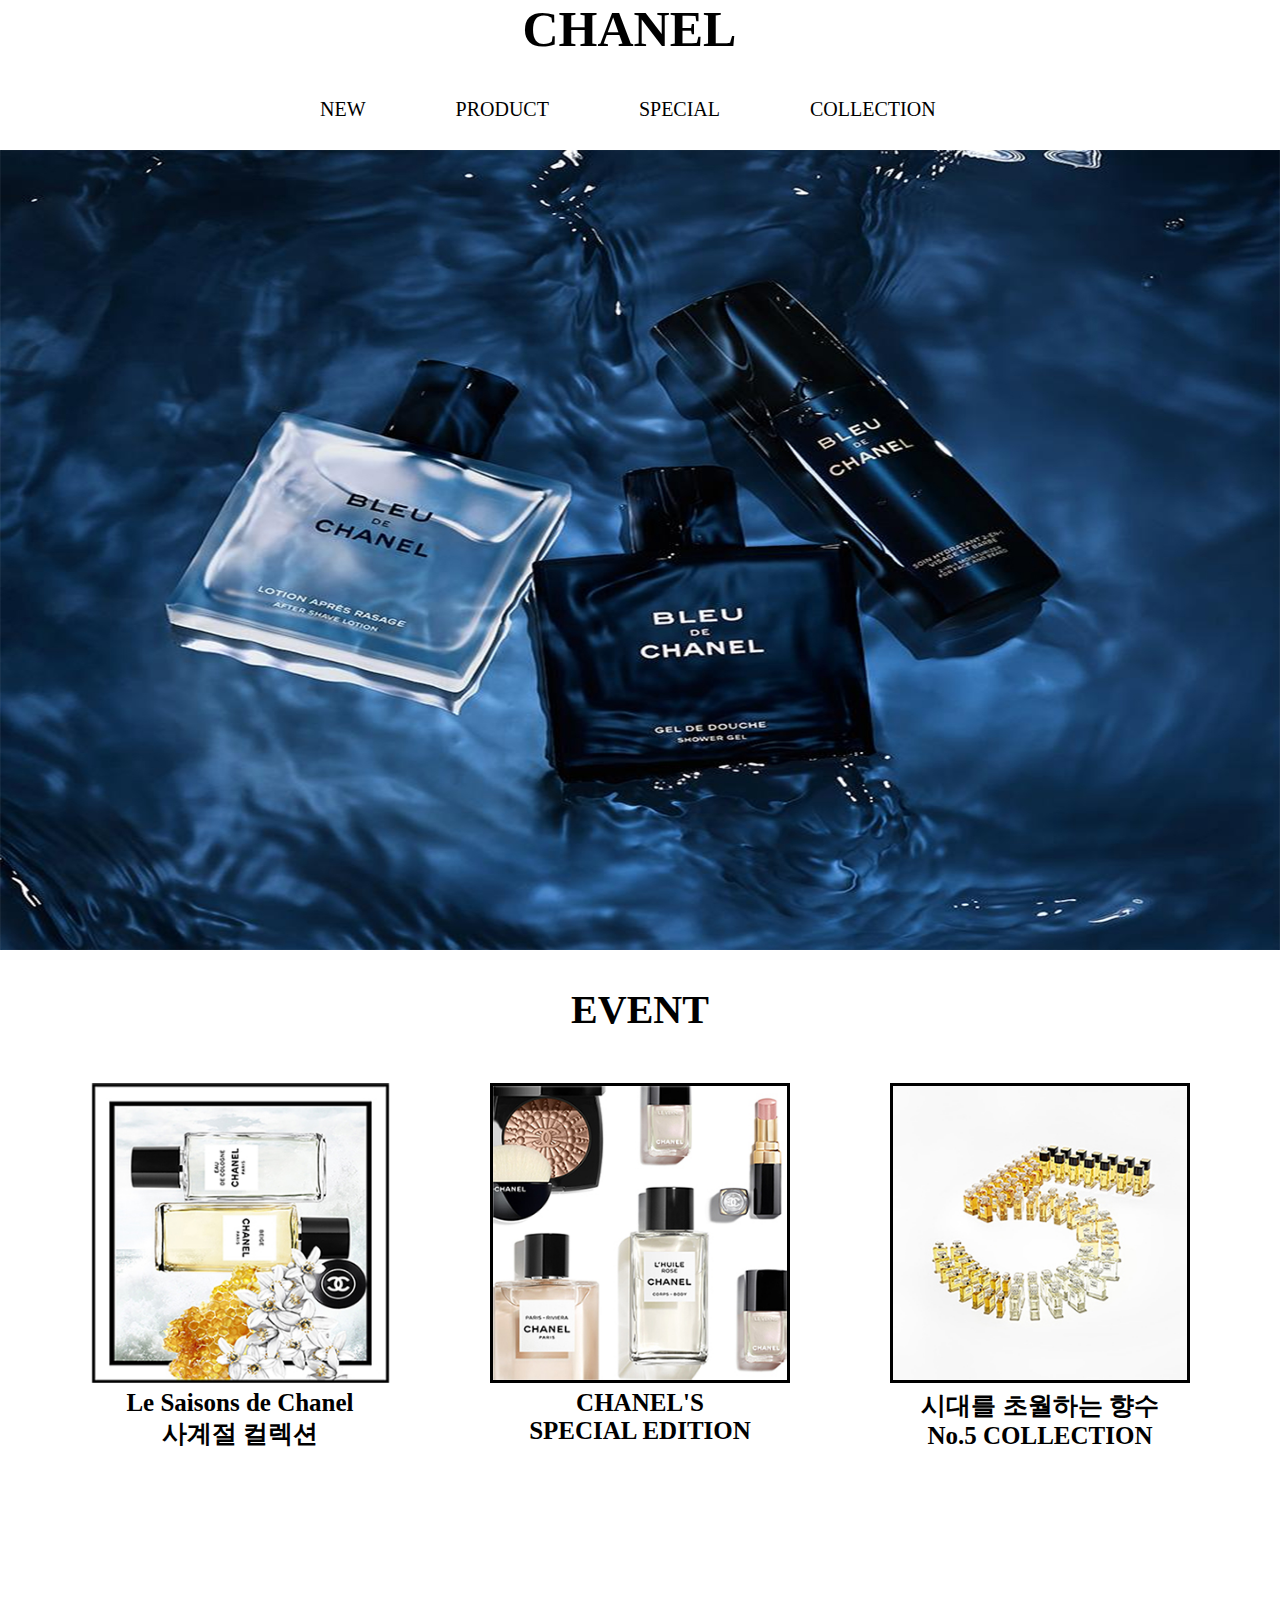
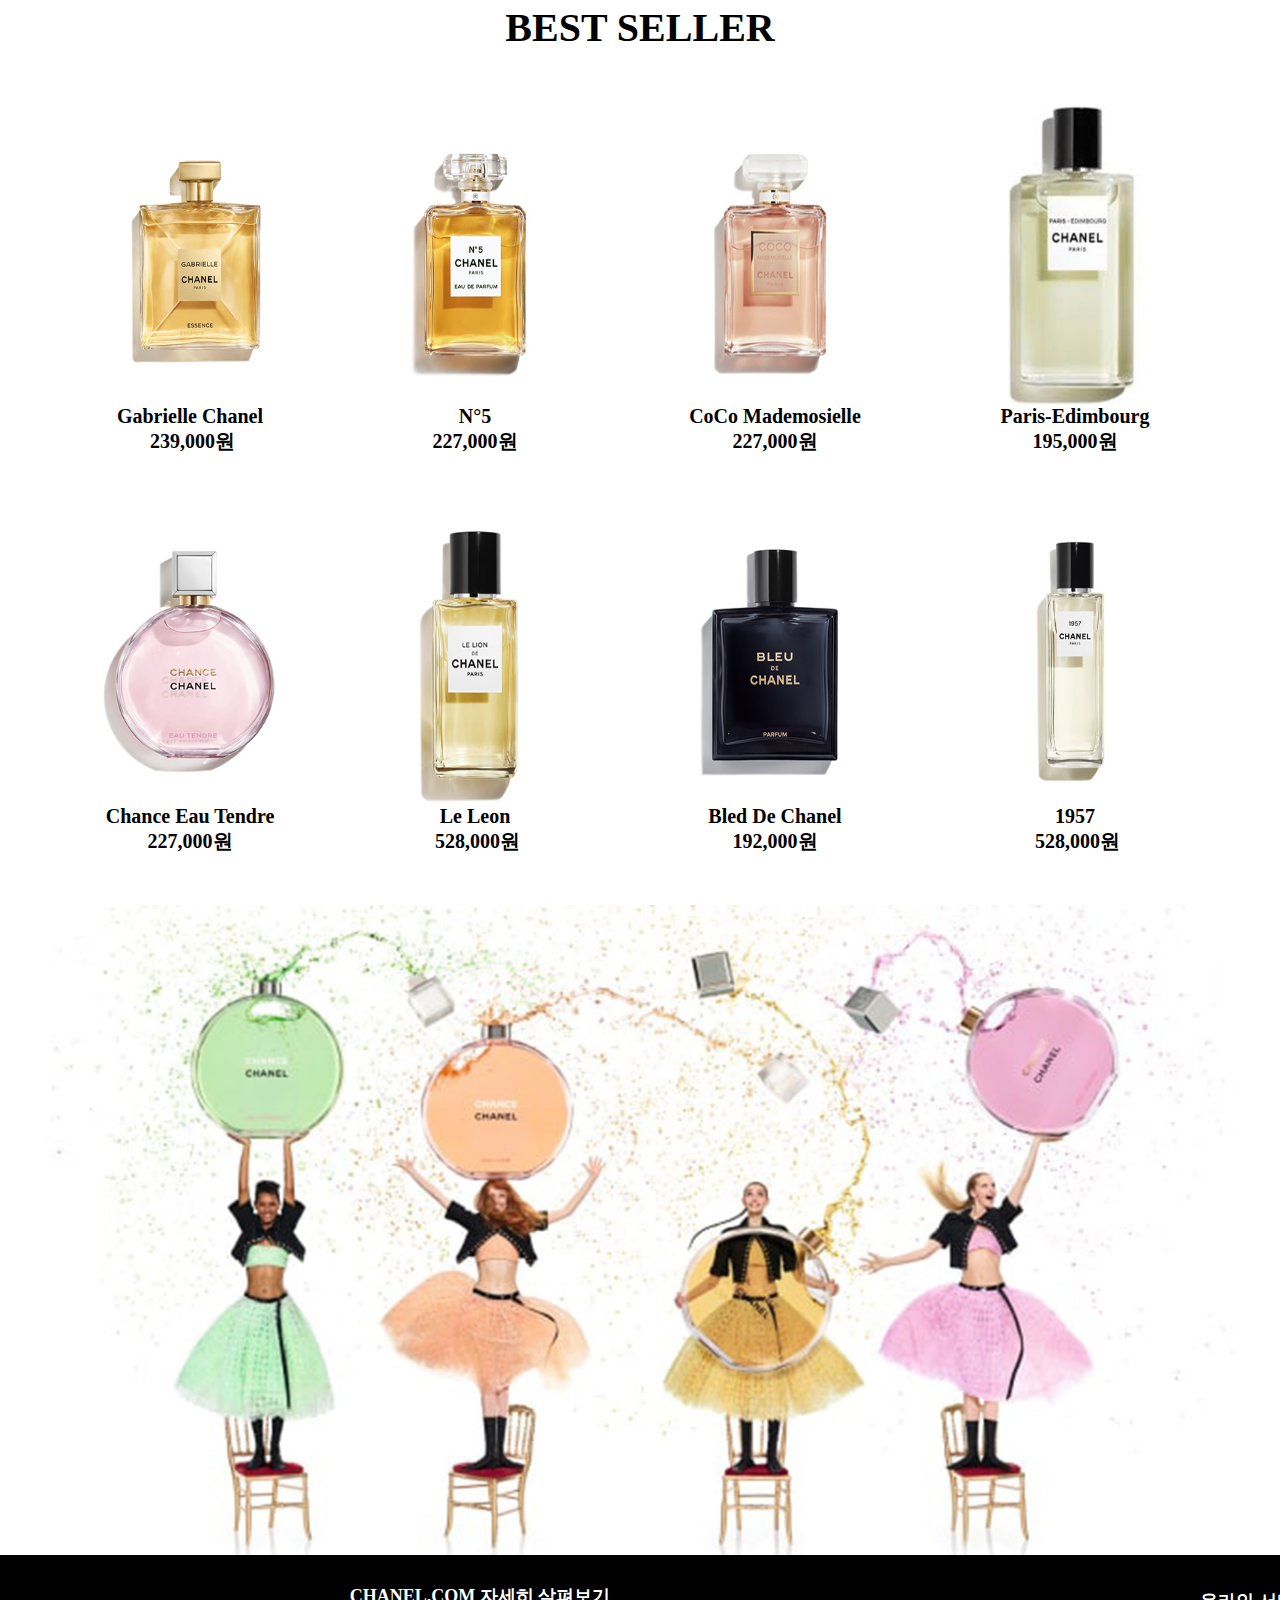
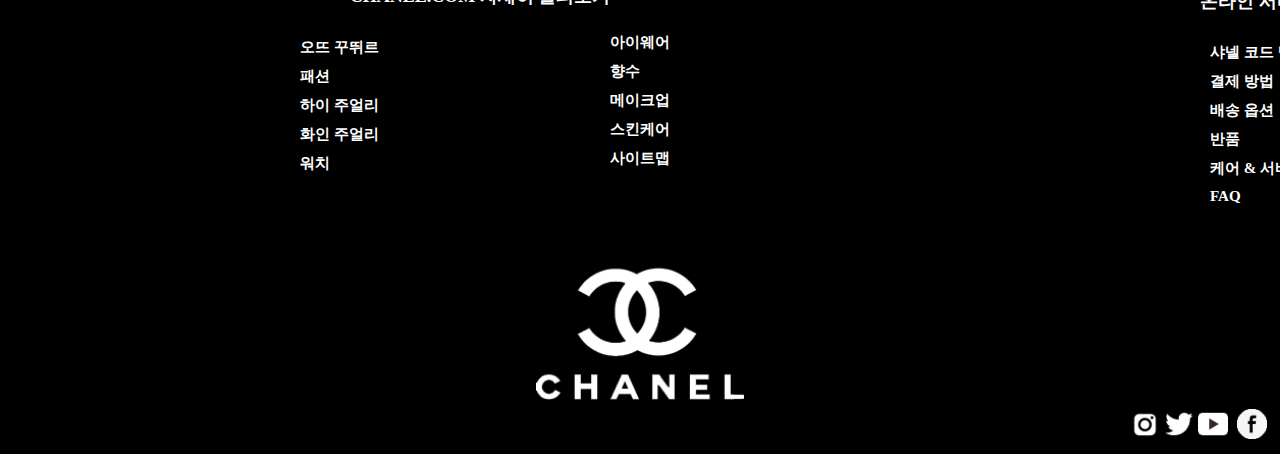
==== index.html @ b54c6d01 "Chanel" ====
<!DOCTYPE html>
<html lang="ko">
  <head>
      <meta charset="UTF-8">
      <meta http-equiv="X-UA-Compatible" content="IE=edge">
      <meta name="viewport" content="width=device-width, initial-scale=1.0">
      <title>CHANEL</title>
      <link rel="stylesheet" href="css/reset_css.css" type="text/css">
      <link rel="stylesheet" href="css/main_css.css" type="text/css">
      <link rel="stylesheet" href="css/common_css.css" type="text/css">
  </head>
<body>
    <header>
        <div id="logo" >
          <a href="index.html">CHANEL</a>
        </div>
        <nav>
            <ul>
            <li>NEW</li>
            <li>PRODUCT</li>
            <li>SPECIAL</li>
            <li>COLLECTION</li>
            </ul>
        </nav>
    </header>
      <div id="top_banner">
          <img src="img/blue_triple.jpg" alt="top_Banner">
      </div>
      <br><br>
      <section class="event">
          <h1>EVENT</h1>
          <div class="season">
              <img src="img/top_layer_1.jpg" alt="top_layer_1">Le Saisons de Chanel<br>사계절 컬렉션
          </div> 
          <div class="special">
              <img src="img/top_layer_2.jpg" alt="top_layer_2">CHANEL'S<br>SPECIAL EDITION
          </div>
          <div class="no_5">
              <img src="img/top_layer_3.jpg" alt="top_layer_3">시대를 초월하는 향수<br>No.5 COLLECTION
          </div>
      </section>
      <br>
      <section class="Best">
          <h1>BEST SELLER</h1>
          <br><br><br>
          <div class="gb">
              <a href="CHANE_SUB.html"><img src="img/gabriel.jpg" alt="Gabriel">Gabrielle Chanel<br>&nbsp;239,000원</a>
          </div>
          <div class="no_5i">
              <a href="CHANE_SUB.html"><img src="img/no_5.jpg" alt="No_5">N°5<br> 227,000원</a>
          </div>
          <div class="made">
              <a href="CHANE_SUB.html"><img src="img/mademoiselle.jpg" alt="Mademosielle">CoCo Mademosielle<br>227,000원</a>
          </div>
          <div class="ed">
              <a href="CHANE_SUB.html"><img src="img/edimbourg.jpg" alt="Edimbourg">Paris-Edimbourg<br>195,000원</a>
          </div>
          <div class="chan">
              <a href="CHANE_SUB.html"><img src="img/chance.jpg" alt="Chance">Chance Eau Tendre<br>227,000원</a>
          </div>
          <div class="leon">
              <a href="CHANE_SUB.html"><img src="img/le_leon.jpg" alt="Le_Leon">Le Leon<br>&nbsp;528,000원</a>
          </div>
          <div class="bled">
              <a href="CHANE_SUB.html"  ><img src="img/bled_de.jpg" alt="Bled_de">Bled De Chanel<br>192,000원</a>
          </div>
          <div class="on">
              <a href="CHANE_SUB.html"><img src="img/1957.jpg" alt="1957">1957<br>&nbsp;528,000원</a>
          </div>
      </section>
      <div id="bot_banner">
        <img src="img/chance_banner.jpg" alt="Chance_Banner"> 
      </div>
  <footer>
      <div class="bot_me_ch">
          <p>
              CHANEL.COM 자세히 살펴보기
          </p>
          <ul class="det">
            <li>오뜨 꾸뛰르</li>
            <li>패션</li>
            <li>하이 주얼리</li>
            <li>화인 주얼리</li>
            <li>워치</li>
          </ul>    
          <ul class="del">
            <li>아이웨어</li>
            <li>향수</li>
            <li>메이크업</li>
            <li>스킨케어</li>
            <li>사이트맵</li>
          </ul>
      </div>
      <div class="onl_g">
          <p>
              온라인 서비스
          </p>          
        <ul class="on_li">
            <li>샤넬 코드 멤버십</li>
            <li>결제 방법</li>
            <li>배송 옵션</li>
            <li>반품</li>
            <li>케어 & 서비스</li>
            <li>FAQ</li>
        </ul>
      </div>
      <div class="bot_logo">
          <a href="index.html"><img src="img/bot_logo.jpg" alt="bot_logo"></a>
      </div>
      <div class="imc">
        <img src="img/instagram.png" alt="insta">
        <img src="img/Twitter.png" alt="twit">
        <img src="img/Youtube.png" alt="youtube">
        <img src="img/facebook.png" alt="facebook">
      </div>
  </footer>
  </body>
</html>
---- css/main_css.css ----
@charset "utf-8";
        
#top_banner{width: 100%; height: 800px ;}
#top_banner img{width: 100%; height: 100%; cursor: pointer;}

.event{width: 1200px; height:600px; margin:0 auto ; font-weight: bold; text-align: center;}
.event h1{font-family: couture; font-size:40px; text-align: center;}
.event img{width:300px; height: 300px; margin:0 auto;}
.season{font-size: 25px; margin: 50px 50px 0 50px; width: 300px; height: 400px; float: left; cursor: pointer;}
.special{font-size: 25px; margin: 50px 50px 0 50px; width: 300px; height: 400px; float: left; cursor: pointer;}
.special img{border: 3px solid #000;}
.no_5{font-size: 25px; margin: 50px 50px 0 50px; width: 300px; height: 400px; float: left; cursor: pointer;}
.no_5 img{border: 3px solid #000;}

.ev_me div{font-size: 25px; font-family: 돋움; font-weight: bold; float: left; text-align: center; padding: 15px;}

.Best{width:1200px; height: 900px; margin: 0 auto; text-align: center; font-weight: bold;}
.Best h1{font-family: couture; font-size:40px;}
.Best img{width:250px ; height: 300px; float: left;}
.Best>div{width:230px; height: 400px; float: left; font-size: 20px; }
.gb{margin:0 20px 0 35px;}
.no_5i{margin:0 35px 0 35px;}
.no_5i img{margin:0 0 0 -10px;}
.made{margin:0 35px 0 35px;}
.made img{margin: 0 0 0 -10px;}
.ed{margin:0 35px 0 35px;}
.ed img{margin: 0 0 0 -5px;}
.chan {margin:0 20px 0 35px;}
.chan img{width:300px; margin:0 0 0 -30px;}
.leon{margin:0 35px 0 35px;}
.leon img{margin: 0 0 0 -10px;}
.bled{margin:0 35px 0 35px;}
.bled img{margin: 0 0 0 -10px;}
.on{margin:0 35px 0 35px;}
.on img{margin: 0 0 0 -10px;}

#bot_banner{width:100%; height: 650px;}
#bot_banner img{width:100%; height: 100%; cursor: pointer;}
---- css/common_css.css ----
@charset "utf-8";


a:hover{color:#000;}
a:link{color: #000;}
a:visited{color:#000;}
a:active{color:#000}

header{width:1200px; height: 150px; margin:0 auto;}
#logo{ width:235px; height:98px; margin:0 auto; font-size:50px; font-weight: bold; font-family:couture;}
nav{ width:730px; height: 60px; margin:0 auto;}
nav ul{font-family: couture;}
nav ul li{float:left; padding:0 45px; font-size:20px;}
nav ul li:hover {color:#aaa; cursor: pointer;}

footer{width:100%; height: 500px; margin: 0 auto; background-color: #000;}

footer ul li{color: #fff; cursor: pointer;}
footer ul li:hover{color:#ccc;}
.bot_me_ch{width: 600px; height: 300px; font-size: 15px; font-weight: bold; color:#fff; margin:0px 0 0 180px; text-align: left; display:block; padding: 30px 0 0 0;}
.bot_me_ch p{text-align: center; font-size:18px;}
.det{padding:0 0 0 110px;}
.det:first-of-type{margin:30px 0 0 0;}
.det li{margin:10px 0 0 10px;}
.del{margin:-150px 0 0 420px; padding: 0 0 200px 0;}
.del li{margin: 10px 0 0 10px;}
.onl_g{font-size: 15px; font-weight: bold; color:#fff;  width:400px; height: 250px;  text-align: left; display: block; margin: -265px 0 0 1200px;}
.onl_g p{font-size: 18px;}
.on_li:first-of-type{margin:30px 0 0 0;}
.on_li li{margin: 10px 0 0 10px;}
.bot_logo{width: 208px; height: 170px; margin: 0 auto;}
.bot_logo img {width:100%; height:100%; margin: 0 auto; ; display: block;}
.imc{width: 150px; height: 35px; float:right;  margin: 0 0 -30px 0;}
.imc img{width: 30px; height: 30px; cursor: pointer;}
.imc img[alt="facebook"]{margin: 0 0 0 5px;}
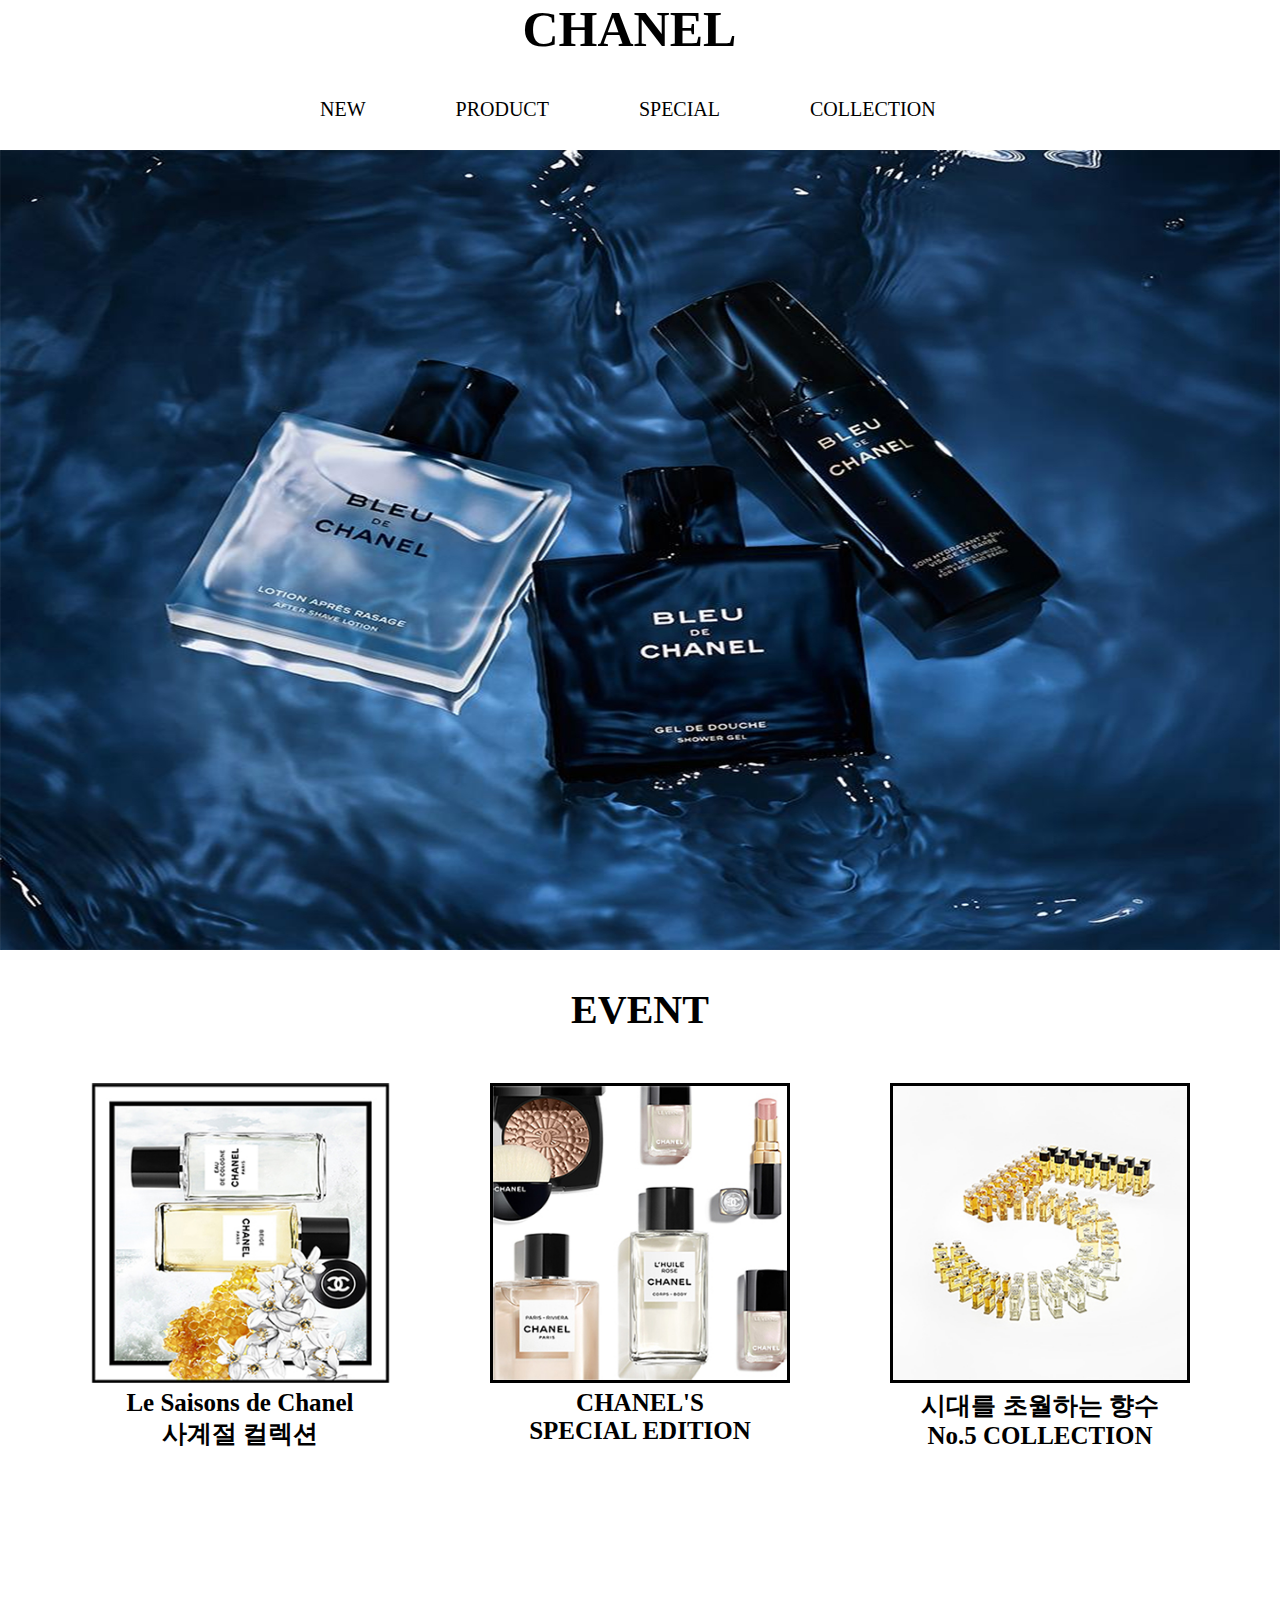
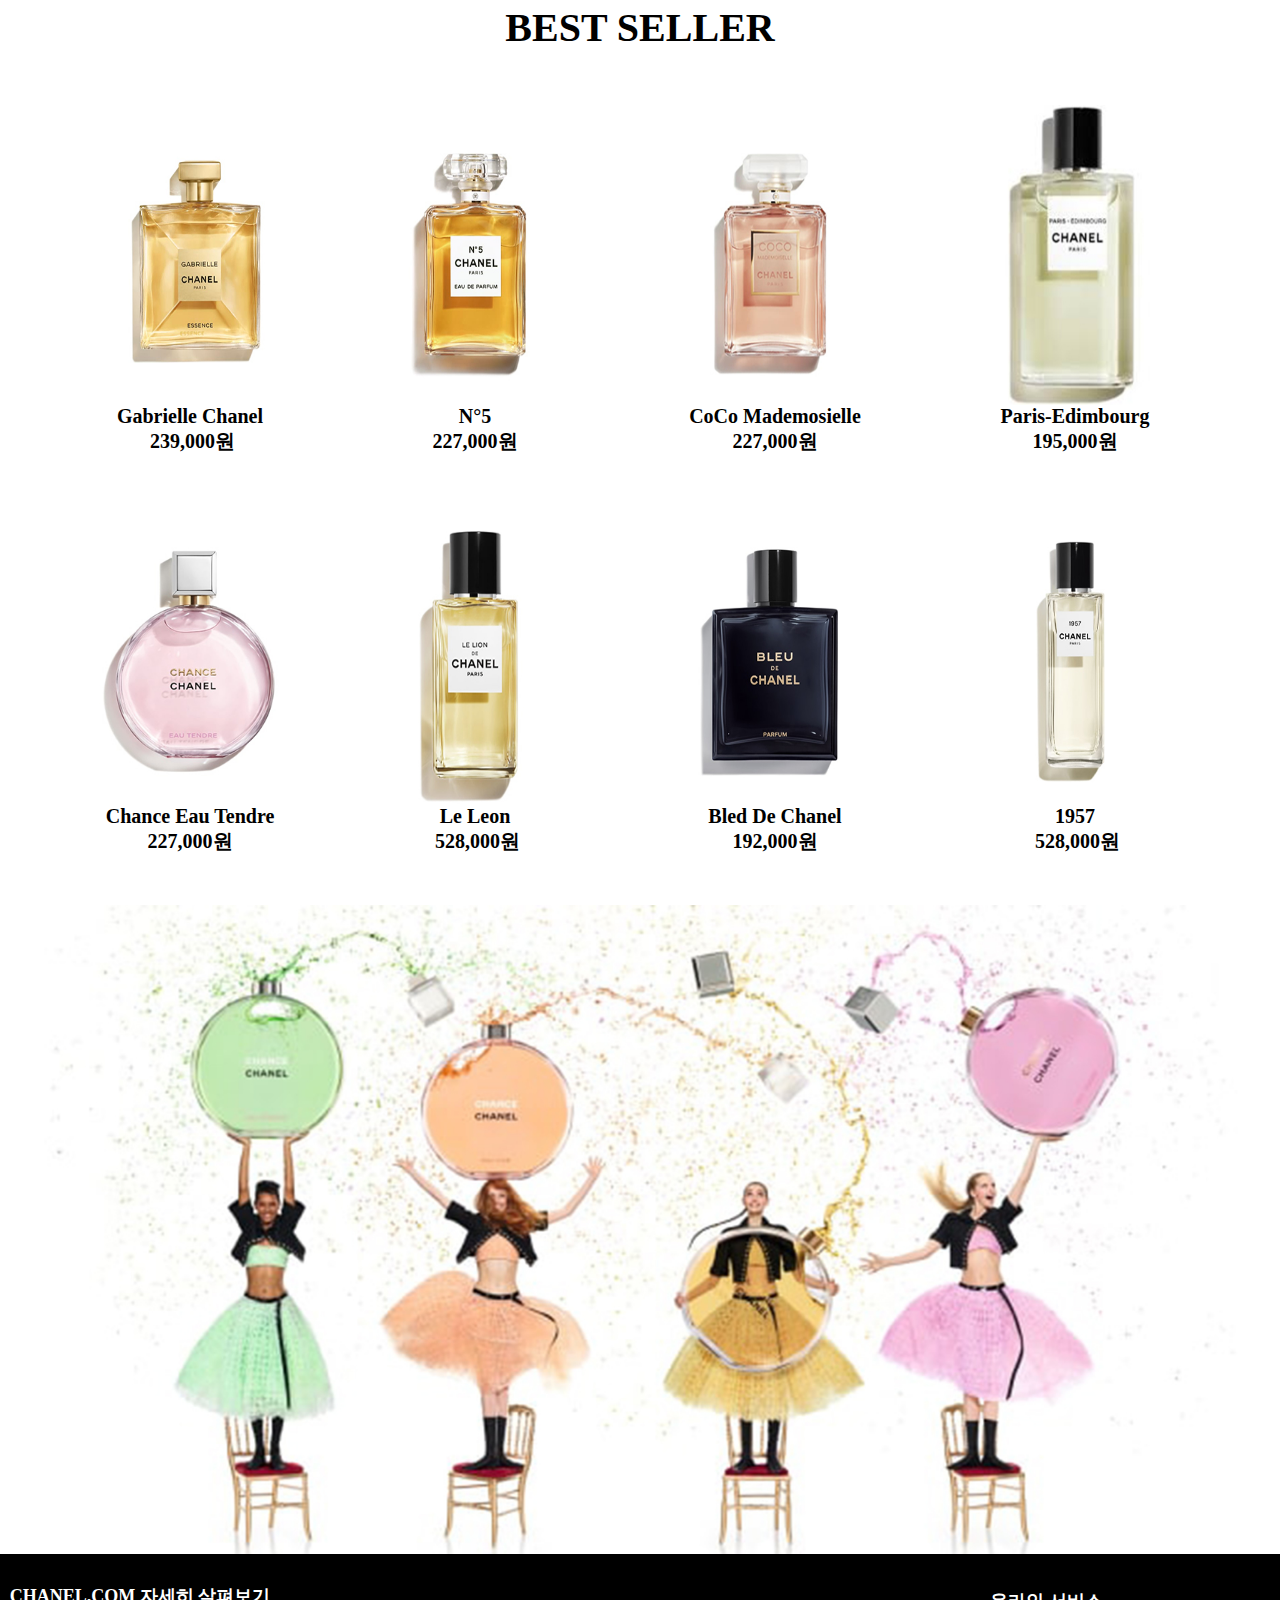
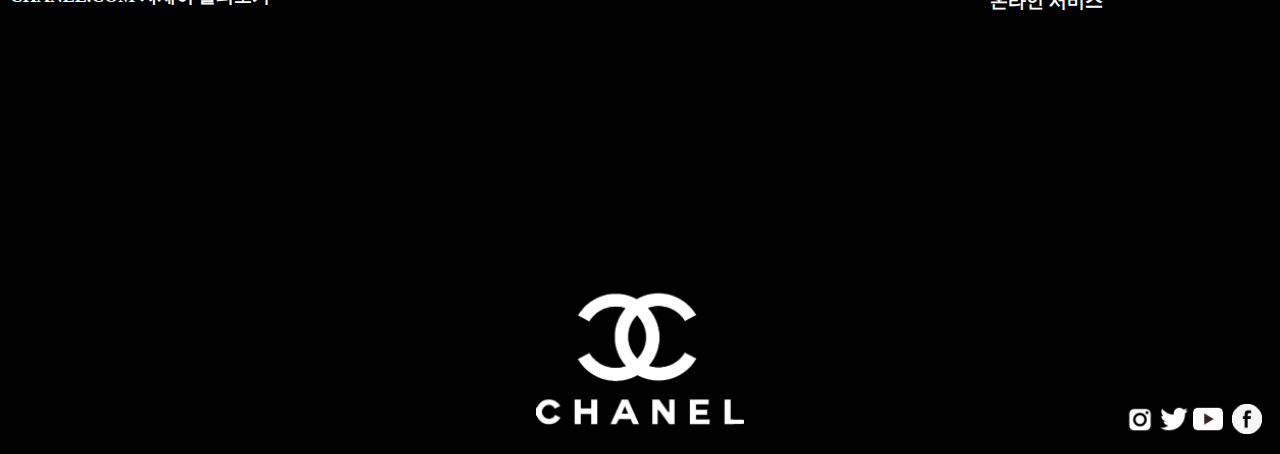
==== commit 2fff636e: "1" ====
--- a/index.html
+++ b/index.html
@@ -12,31 +12,31 @@
 <body>
     <header>
         <div id="logo" >
-          <a href="index.html">CHANEL</a>
+          <a href="CHANEL_SUB.html">CHANEL</a>
         </div>
         <nav>
             <ul>
-            <li>NEW</li>
-            <li>PRODUCT</li>
-            <li>SPECIAL</li>
-            <li>COLLECTION</li>
+            <li><a href="CHANEL_SUB.html"> NEW</a> </li>
+            <li><a href="CHANEL_SUB.html"> PRODUCT</a></li>
+            <li><a href="CHANEL_SUB.html"> SPECIAL</a></li>
+            <li><a href="CHANEL_SUB.html"> COLLECTION</a></li>
             </ul>
         </nav>
     </header>
       <div id="top_banner">
-          <img src="img/blue_triple.jpg" alt="top_Banner">
+        <a href="CHANEL_SUB.html"> <img src="img/main/blue_triple.jpg" alt="top_Banner"></a>
       </div>
       <br><br>
       <section class="event">
           <h1>EVENT</h1>
           <div class="season">
-              <img src="img/top_layer_1.jpg" alt="top_layer_1">Le Saisons de Chanel<br>사계절 컬렉션
+            <a href="CHANEL_SUB.html"> <img src="img/main/top_layer_1.jpg" alt="top_layer_1">Le Saisons de Chanel<br>사계절 컬렉션</a>
           </div> 
           <div class="special">
-              <img src="img/top_layer_2.jpg" alt="top_layer_2">CHANEL'S<br>SPECIAL EDITION
+            <a href="CHANEL_SUB.html">  <img src="img/main/top_layer_2.jpg" alt="top_layer_2">CHANEL'S<br>SPECIAL EDITION</a>
           </div>
           <div class="no_5">
-              <img src="img/top_layer_3.jpg" alt="top_layer_3">시대를 초월하는 향수<br>No.5 COLLECTION
+            <a href="CHANEL_SUB.html">  <img src="img/main/top_layer_3.jpg" alt="top_layer_3">시대를 초월하는 향수<br>No.5 COLLECTION</a>
           </div>
       </section>
       <br>
@@ -44,75 +44,75 @@
           <h1>BEST SELLER</h1>
           <br><br><br>
           <div class="gb">
-              <a href="CHANE_SUB.html"><img src="img/gabriel.jpg" alt="Gabriel">Gabrielle Chanel<br>&nbsp;239,000원</a>
+              <a href="CHANEL_SUB.html"><img src="img/common/gabriel.jpg" alt="Gabriel">Gabrielle Chanel<br>&nbsp;239,000원</a>
           </div>
           <div class="no_5i">
-              <a href="CHANE_SUB.html"><img src="img/no_5.jpg" alt="No_5">N°5<br> 227,000원</a>
+              <a href="CHANEL_SUB.html"><img src="img/common/no_5.jpg" alt="No_5">N°5<br> 227,000원</a>
           </div>
           <div class="made">
-              <a href="CHANE_SUB.html"><img src="img/mademoiselle.jpg" alt="Mademosielle">CoCo Mademosielle<br>227,000원</a>
+              <a href="CHANEL_SUB.html"><img src="img/common/mademoiselle.jpg" alt="Mademosielle">CoCo Mademosielle<br>227,000원</a>
           </div>
           <div class="ed">
-              <a href="CHANE_SUB.html"><img src="img/edimbourg.jpg" alt="Edimbourg">Paris-Edimbourg<br>195,000원</a>
+              <a href="CHANEL_SUB.html"><img src="img/common/edimbourg.jpg" alt="Edimbourg">Paris-Edimbourg<br>195,000원</a>
           </div>
           <div class="chan">
-              <a href="CHANE_SUB.html"><img src="img/chance.jpg" alt="Chance">Chance Eau Tendre<br>227,000원</a>
+              <a href="CHANEL_SUB.html"><img src="img/common/chance.jpg" alt="Chance">Chance Eau Tendre<br>227,000원</a>
           </div>
           <div class="leon">
-              <a href="CHANE_SUB.html"><img src="img/le_leon.jpg" alt="Le_Leon">Le Leon<br>&nbsp;528,000원</a>
+              <a href="CHANEL_SUB.html"><img src="img/common/le_leon.jpg" alt="Le_Leon">Le Leon<br>&nbsp;528,000원</a>
           </div>
           <div class="bled">
-              <a href="CHANE_SUB.html"  ><img src="img/bled_de.jpg" alt="Bled_de">Bled De Chanel<br>192,000원</a>
+              <a href="CHANEL_SUB.html"  ><img src="img/common/bled_de.jpg" alt="Bled_de">Bled De Chanel<br>192,000원</a>
           </div>
           <div class="on">
-              <a href="CHANE_SUB.html"><img src="img/1957.jpg" alt="1957">1957<br>&nbsp;528,000원</a>
+              <a href="CHANEL_SUB.html"><img src="img/common/1957.jpg" alt="1957">1957<br>&nbsp;528,000원</a>
           </div>
       </section>
       <div id="bot_banner">
-        <img src="img/chance_banner.jpg" alt="Chance_Banner"> 
+        <a href="CHANEL_SUB.html"><img src="img/main/chance_banner.jpg" alt="Chance_Banner"> </a>
       </div>
-  <footer>
-      <div class="bot_me_ch">
-          <p>
-              CHANEL.COM 자세히 살펴보기
-          </p>
-          <ul class="det">
-            <li>오뜨 꾸뛰르</li>
-            <li>패션</li>
-            <li>하이 주얼리</li>
-            <li>화인 주얼리</li>
-            <li>워치</li>
-          </ul>    
-          <ul class="del">
-            <li>아이웨어</li>
-            <li>향수</li>
-            <li>메이크업</li>
-            <li>스킨케어</li>
-            <li>사이트맵</li>
+      <footer>
+        <div class="bot_me_ch">
+            <p>
+                CHANEL.COM 자세히 살펴보기
+            </p>
+            <ul class="det">
+              <li><a href="CHANEL_SUB.html">  오뜨 꾸뛰르</a></li>
+              <li><a href="CHANEL_SUB.html">  패션</a></li>
+              <li><a href="CHANEL_SUB.html">  하이 주얼리</a></li>
+              <li><a href="CHANEL_SUB.html">  화인 주얼리</a></li>
+              <li><a href="CHANEL_SUB.html">  워치</a></li>
+            </ul>    
+            <ul class="del">
+              <li><a href="CHANEL_SUB.html">  아이웨어</a></li>
+              <li><a href="CHANEL_SUB.html">  향수</a></li>
+              <li><a href="CHANEL_SUB.html">  메이크업</a></li>
+              <li><a href="CHANEL_SUB.html">  스킨케어</a></li>
+              <li><a href="CHANEL_SUB.html">  사이트맵</a></li>
+            </ul>
+        </div>
+        <div class="onl_g">
+            <p>
+                온라인 서비스
+            </p>          
+          <ul class="on_li">
+              <li><a href="CHANEL_SUB.html">  샤넬 코드 멤버십</a></li>
+              <li><a href="CHANEL_SUB.html">  결제 방법</a></li>
+              <li><a href="CHANEL_SUB.html">  배송 옵션</a></li>
+              <li><a href="CHANEL_SUB.html">  반품</a></li>
+              <li><a href="CHANEL_SUB.html">  케어 & 서비스</a></li>
+              <li><a href="CHANEL_SUB.html">  FAQ</a></li>
           </ul>
-      </div>
-      <div class="onl_g">
-          <p>
-              온라인 서비스
-          </p>          
-        <ul class="on_li">
-            <li>샤넬 코드 멤버십</li>
-            <li>결제 방법</li>
-            <li>배송 옵션</li>
-            <li>반품</li>
-            <li>케어 & 서비스</li>
-            <li>FAQ</li>
-        </ul>
-      </div>
-      <div class="bot_logo">
-          <a href="index.html"><img src="img/bot_logo.jpg" alt="bot_logo"></a>
-      </div>
-      <div class="imc">
-        <img src="img/instagram.png" alt="insta">
-        <img src="img/Twitter.png" alt="twit">
-        <img src="img/Youtube.png" alt="youtube">
-        <img src="img/facebook.png" alt="facebook">
-      </div>
-  </footer>
+        </div>
+        <div class="bot_logo">
+            <a href="CHANEL_SUB.html"><img src="img/common/bot_logo.jpg" alt="bot_logo"></a>
+        </div>
+        <div class="imc">
+          <a href="CHANEL_SUB.html"> <img src="img/common/instagram.png" alt="insta"> </a>
+          <a href="CHANEL_SUB.html">  <img src="img/common/Twitter.png" alt="twit"> </a>
+          <a href="CHANEL_SUB.html">  <img src="img/common/Youtube.png" alt="youtube"> </a>
+          <a href="CHANEL_SUB.html">  <img src="img/common/facebook.png" alt="facebook"> </a>
+        </div>
+      </footer>
   </body>
 </html>--- a/css/main_css.css
+++ b/css/main_css.css
@@ -1,5 +1,9 @@
 @charset "utf-8";
-        
+
+body a:link{color:#000;}
+body a:visited{color:#000;}
+body a:active{color:#000;}
+
 #top_banner{width: 100%; height: 800px ;}
 #top_banner img{width: 100%; height: 100%; cursor: pointer;}
 
--- a/css/common_css.css
+++ b/css/common_css.css
@@ -1,35 +1,44 @@
 @charset "utf-8";
 
+html{height: 100%;}
 
-a:hover{color:#000;}
-a:link{color: #000;}
-a:visited{color:#000;}
-a:active{color:#000}
-
-header{width:1200px; height: 150px; margin:0 auto;}
-#logo{ width:235px; height:98px; margin:0 auto; font-size:50px; font-weight: bold; font-family:couture;}
+header{width:1200px; height: 150px; margin:0 auto; position: relative;}
+#logo{ width:235px; height:98px; margin:0 auto; font-size:50px; font-weight: bold; font-family:couture; position: relative;}
+ #logo a:link{color: #000;}
+ #logo a:visited{color:#000;}
+ #logo a:hover{color:#000; cursor: pointer;}
+ #logo a:active{color:#000;}
 nav{ width:730px; height: 60px; margin:0 auto;}
 nav ul{font-family: couture;}
-nav ul li{float:left; padding:0 45px; font-size:20px;}
-nav ul li:hover {color:#aaa; cursor: pointer;}
+nav ul li {float:left; padding:0 45px; font-size:20px;}
+nav ul li a:link{color: #000;}
+nav ul li a:visited{color:#000;}
+nav ul li a:hover{color:#aaa; cursor: pointer;}
+nav ul li a:active{color:#000;}
 
-footer{width:100%; height: 500px; margin: 0 auto; background-color: #000;}
 
-footer ul li{color: #fff; cursor: pointer;}
-footer ul li:hover{color:#ccc;}
-.bot_me_ch{width: 600px; height: 300px; font-size: 15px; font-weight: bold; color:#fff; margin:0px 0 0 180px; text-align: left; display:block; padding: 30px 0 0 0;}
+
+
+
+footer{width:100%; height: 500px; margin: 0 auto; background-color: #000; position: relative;}
+footer ul li a{color: #fff; cursor: pointer;}
+footer ul li a:visited{color:#fff;}
+footer ul li a:hover{color:#aaa;}
+footer ul li a:active{color:#fff;}
+
+.bot_me_ch{width: 600px; height: 300px; font-size: 15px; font-weight: bold; color:#fff; margin:0 auto; text-align: left; display:block; position: relative; top:30px; left: -500px;}
 .bot_me_ch p{text-align: center; font-size:18px;}
 .det{padding:0 0 0 110px;}
 .det:first-of-type{margin:30px 0 0 0;}
 .det li{margin:10px 0 0 10px;}
 .del{margin:-150px 0 0 420px; padding: 0 0 200px 0;}
 .del li{margin: 10px 0 0 10px;}
-.onl_g{font-size: 15px; font-weight: bold; color:#fff;  width:400px; height: 250px;  text-align: left; display: block; margin: -265px 0 0 1200px;}
+.onl_g{font-size: 15px; font-weight: bold; color:#fff;  width:400px; height: 250px;  text-align: left; display: block; margin: 0 auto; position: relative ; top:-265px; left: 550px;}
 .onl_g p{font-size: 18px;}
 .on_li:first-of-type{margin:30px 0 0 0;}
 .on_li li{margin: 10px 0 0 10px;}
-.bot_logo{width: 208px; height: 170px; margin: 0 auto;}
+.bot_logo{width: 208px; height: 170px; margin: 0 auto; position:relative; top: -240px;} 
 .bot_logo img {width:100%; height:100%; margin: 0 auto; ; display: block;}
-.imc{width: 150px; height: 35px; float:right;  margin: 0 0 -30px 0;}
+.imc{width: 150px; height: 35px; float:right;  margin: 0 auto; position: relative; top:-270px; right: 5px;}
 .imc img{width: 30px; height: 30px; cursor: pointer;}
 .imc img[alt="facebook"]{margin: 0 0 0 5px;}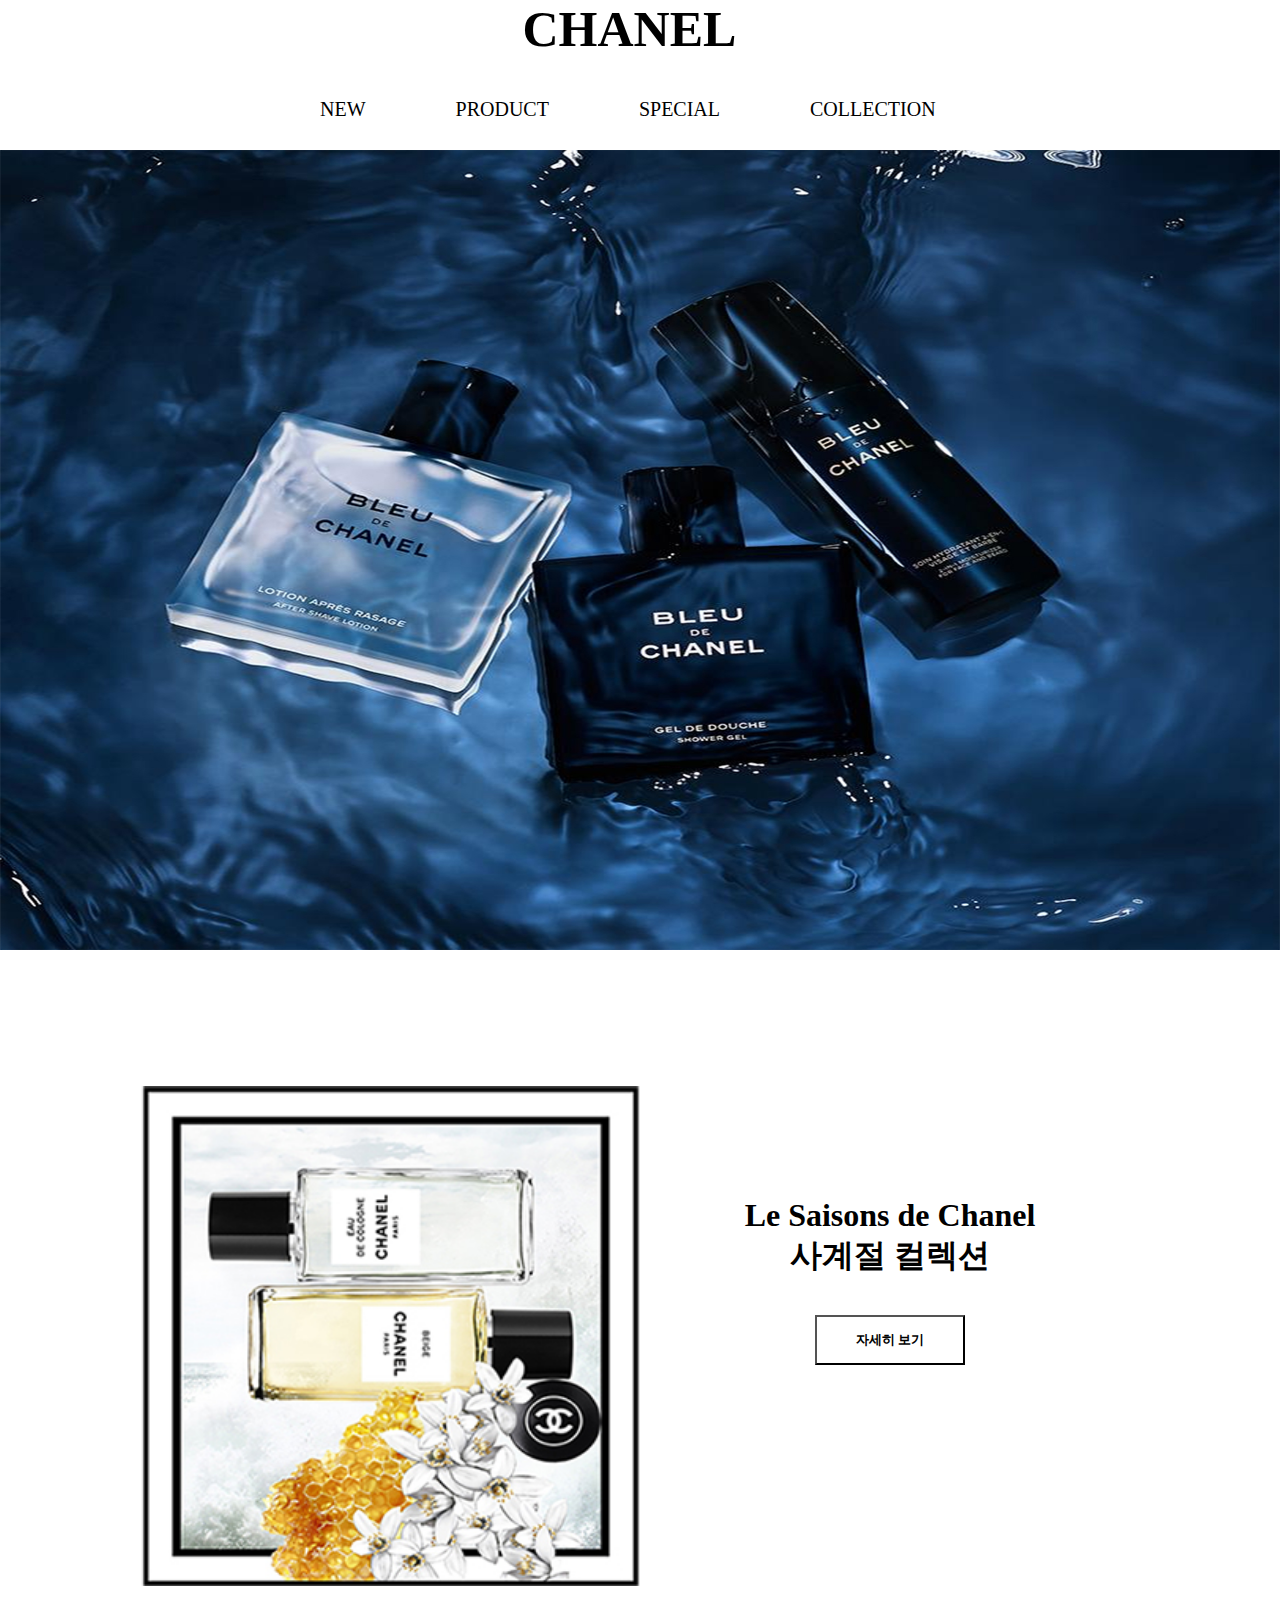
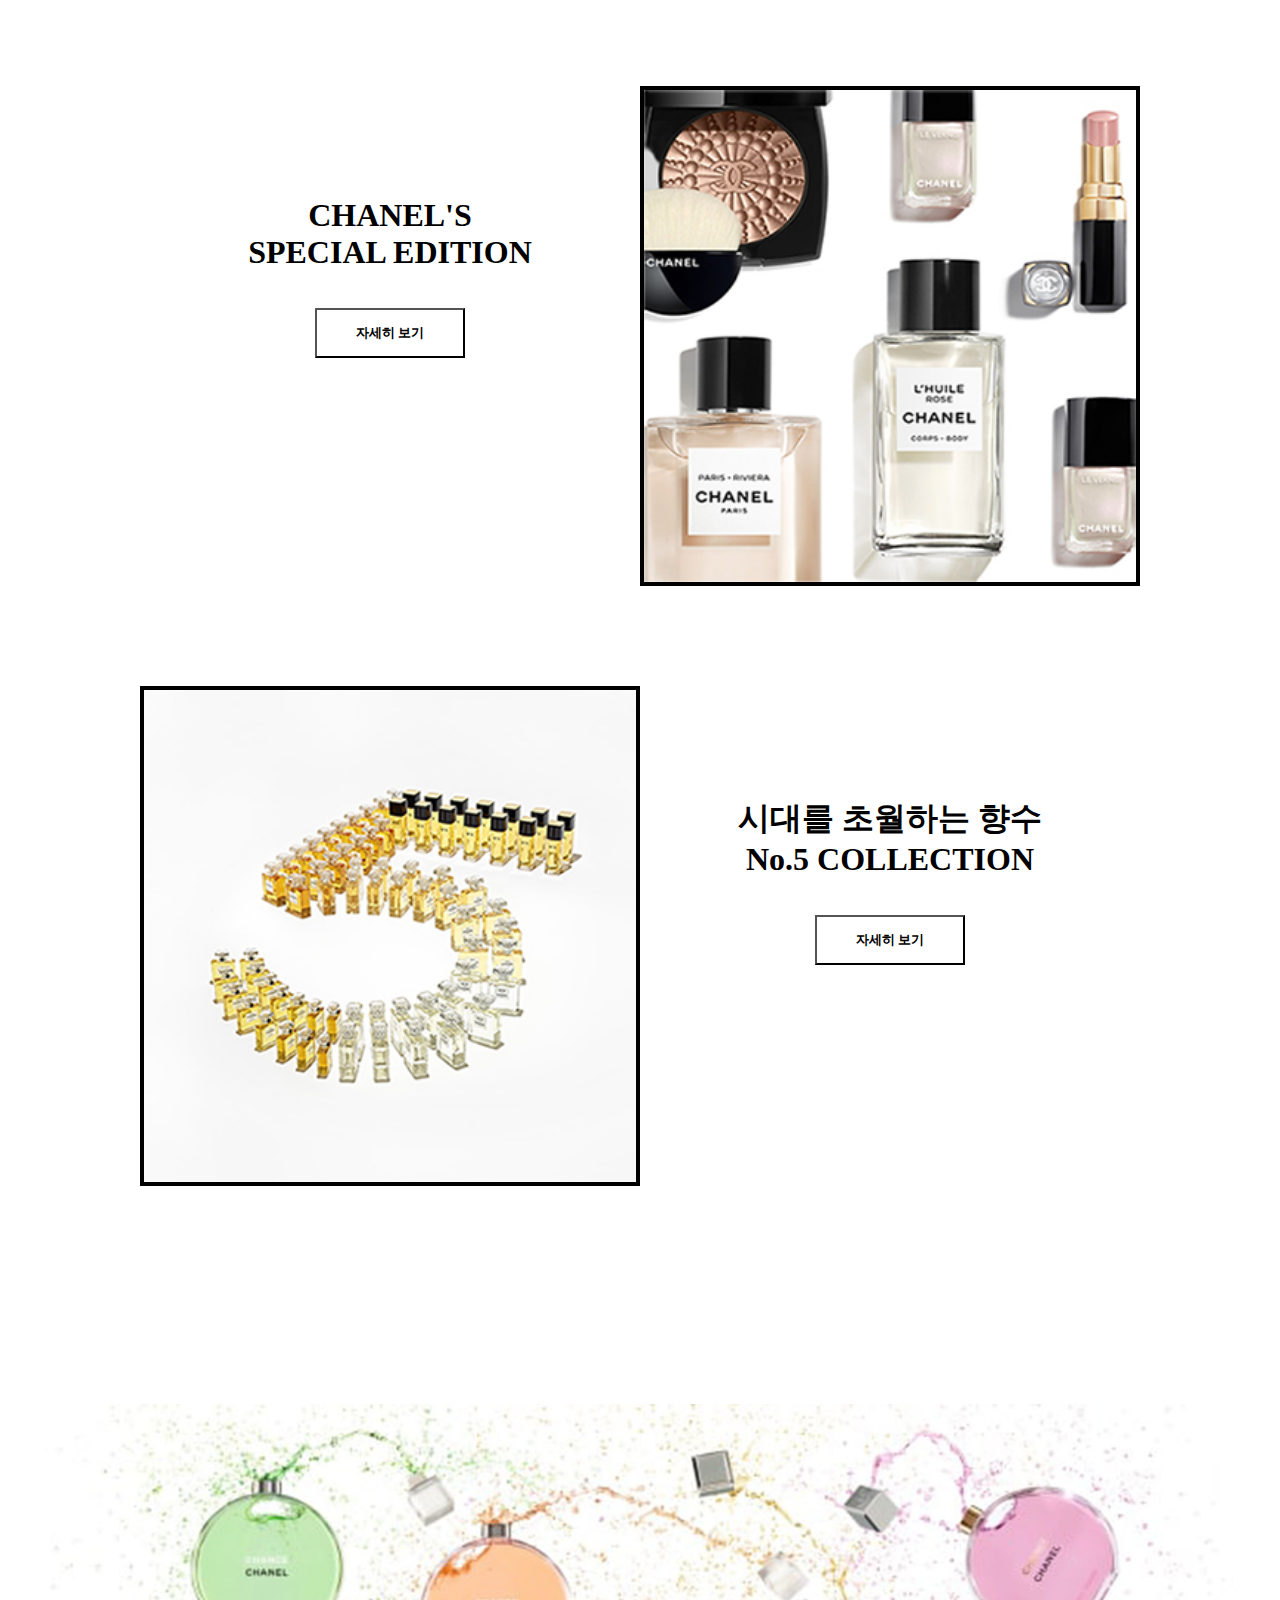
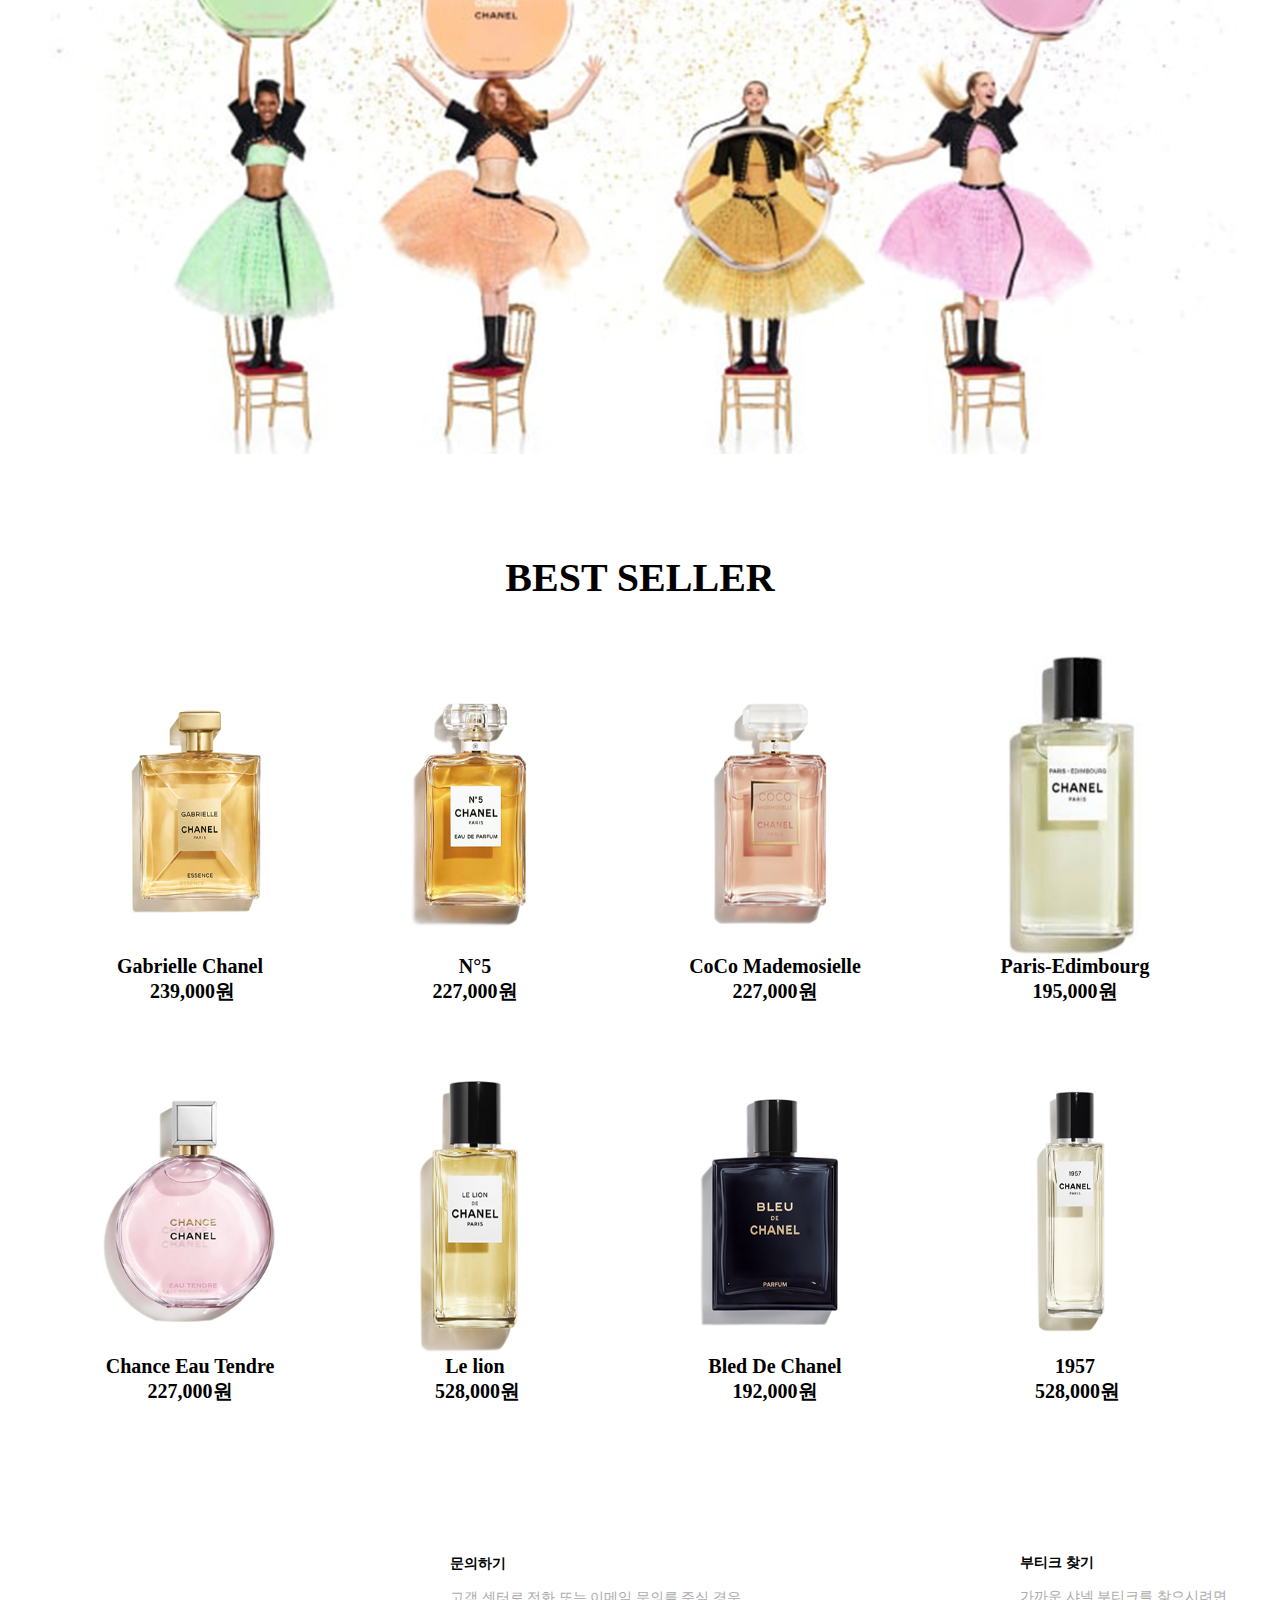
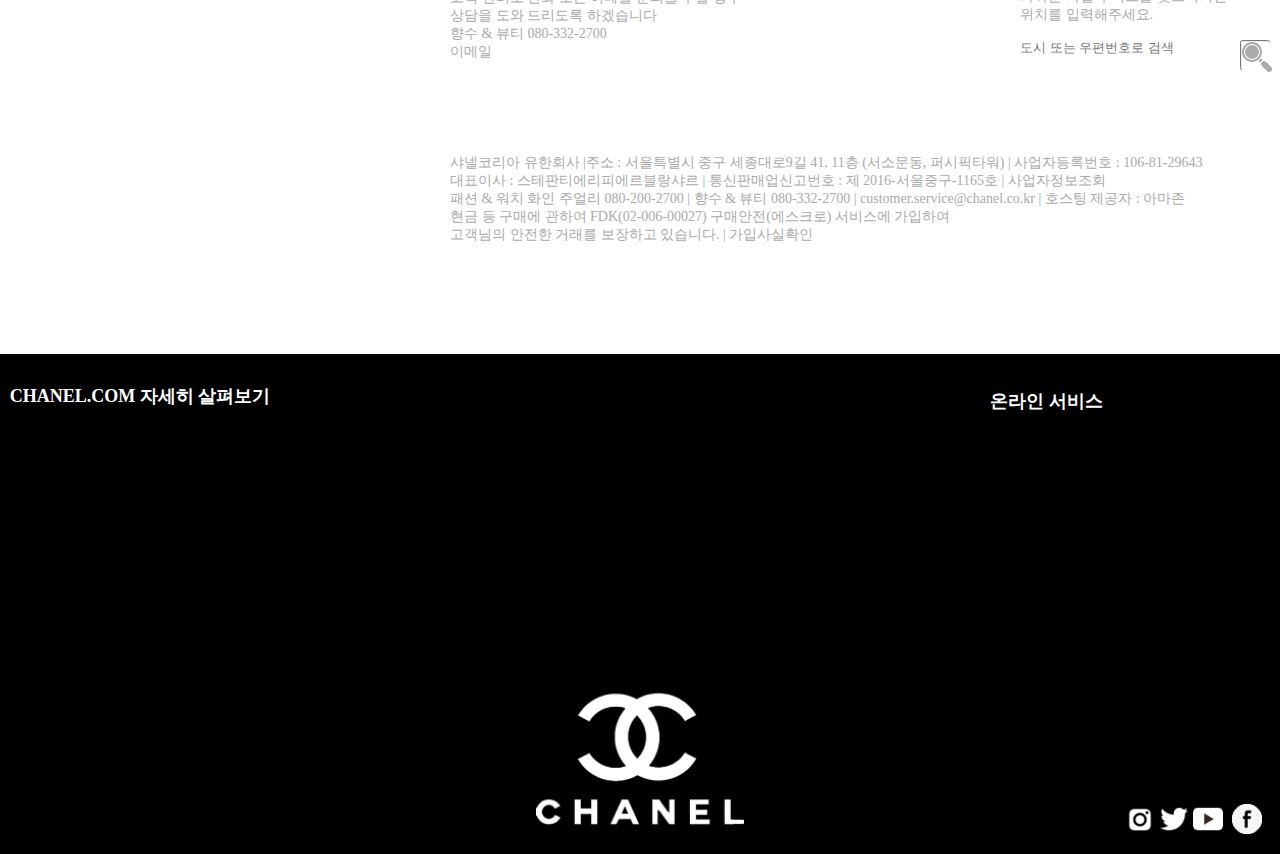
==== commit 3f37b739: "1" ====
--- a/index.html
+++ b/index.html
@@ -28,18 +28,22 @@
       </div>
       <br><br>
       <section class="event">
-          <h1>EVENT</h1>
+
           <div class="season">
-            <a href="CHANEL_SUB.html"> <img src="img/main/top_layer_1.jpg" alt="top_layer_1">Le Saisons de Chanel<br>사계절 컬렉션</a>
+            <a href="CHANEL_SUB.html"> <img src="img/main/top_layer_1.jpg" alt="top_layer_1"><br><br><br> Le Saisons de Chanel<br>사계절 컬렉션 <br><br> <button class="see_detail">자세히 보기</button></a>
           </div> 
           <div class="special">
-            <a href="CHANEL_SUB.html">  <img src="img/main/top_layer_2.jpg" alt="top_layer_2">CHANEL'S<br>SPECIAL EDITION</a>
+            <a href="CHANEL_SUB.html">  <img src="img/main/top_layer_2.jpg" alt="top_layer_2"><br><br><br> CHANEL'S<br>SPECIAL EDITION <br><br><button class="see_detail">자세히 보기</button></a>
           </div>
           <div class="no_5">
-            <a href="CHANEL_SUB.html">  <img src="img/main/top_layer_3.jpg" alt="top_layer_3">시대를 초월하는 향수<br>No.5 COLLECTION</a>
+            <a href="CHANEL_SUB.html">  <img src="img/main/top_layer_3.jpg" alt="top_layer_3"><br><br><br> 시대를 초월하는 향수<br>No.5 COLLECTION <br><br> <button class="see_detail">자세히 보기</button></a>
           </div>
+
       </section>
       <br>
+      <div id="bot_banner">
+        <a href="CHANEL_SUB.html"><img src="img/main/chance_banner.jpg" alt="Chance_Banner"> </a>
+      </div>
       <section class="Best">
           <h1>BEST SELLER</h1>
           <br><br><br>
@@ -58,8 +62,8 @@
           <div class="chan">
               <a href="CHANEL_SUB.html"><img src="img/common/chance.jpg" alt="Chance">Chance Eau Tendre<br>227,000원</a>
           </div>
-          <div class="leon">
-              <a href="CHANEL_SUB.html"><img src="img/common/le_leon.jpg" alt="Le_Leon">Le Leon<br>&nbsp;528,000원</a>
+          <div class="lion">
+              <a href="CHANEL_SUB.html"><img src="img/common/le_lion.jpg" alt="Le_lion">Le lion<br>&nbsp;528,000원</a>
           </div>
           <div class="bled">
               <a href="CHANEL_SUB.html"  ><img src="img/common/bled_de.jpg" alt="Bled_de">Bled De Chanel<br>192,000원</a>
@@ -68,9 +72,39 @@
               <a href="CHANEL_SUB.html"><img src="img/common/1957.jpg" alt="1957">1957<br>&nbsp;528,000원</a>
           </div>
       </section>
-      <div id="bot_banner">
-        <a href="CHANEL_SUB.html"><img src="img/main/chance_banner.jpg" alt="Chance_Banner"> </a>
-      </div>
+
+
+      <div class="common_detail">
+
+        <div class="ask">
+          <p>
+            <span>문의하기</span> <br><br>
+            고객 센터로 전화 또는 이메일 문의를 주실 경우 <br> 상담을 도와 드리도록 하겠습니다<div class="br"></div>
+            향수 & 뷰티 080-332-2700 <br>
+            <a href="index.html"> 이메일 </a>
+          </p>
+        </div>
+    
+        <div class="b_seach">
+          <p>
+            <span>부티크 찾기</span><br><br>
+            가까운 샤넬 부티크를 찾으시려면 <br> 위치를 입력해주세요.
+          </p><br>
+          <form>
+            <input type="text" placeholder="도시 또는 우편번호로 검색"> <a href="index.html"><button><img src="img/sub/seach.png" alt="seach_icon"></button></a>
+          </form>
+        </div>
+    
+        <div class="add">
+          <p>샤넬코리아 유한회사 |주소 : 서울특별시 중구 세종대로9길 41, 11층 (서소문동, 퍼시픽타워) | 사업자등록번호 : 106-81-29643 <br>
+            대표이사 : 스테판티에리피에르블랑샤르 | 통신판매업신고번호 : 제 2016-서울중구-1165호 | 사업자정보조회 <br>
+            패션 & 워치 화인 주얼리 080-200-2700 | 향수 & 뷰티 080-332-2700 | customer.service@chanel.co.kr | 호스팅 제공자 : 아마존 <br>
+            
+            현금 등 구매에 관하여 FDK(02-006-00027) 구매안전(에스크로) 서비스에 가입하여 <br>
+            고객님의 안전한 거래를 보장하고 있습니다. | 가입사실확인</p>
+        </div>
+    </div>
+    
       <footer>
         <div class="bot_me_ch">
             <p>
--- a/css/main_css.css
+++ b/css/main_css.css
@@ -7,16 +7,17 @@
 #top_banner{width: 100%; height: 800px ;}
 #top_banner img{width: 100%; height: 100%; cursor: pointer;}
 
-.event{width: 1200px; height:600px; margin:0 auto ; font-weight: bold; text-align: center;}
-.event h1{font-family: couture; font-size:40px; text-align: center;}
-.event img{width:300px; height: 300px; margin:0 auto;}
-.season{font-size: 25px; margin: 50px 50px 0 50px; width: 300px; height: 400px; float: left; cursor: pointer;}
-.special{font-size: 25px; margin: 50px 50px 0 50px; width: 300px; height: 400px; float: left; cursor: pointer;}
-.special img{border: 3px solid #000;}
-.no_5{font-size: 25px; margin: 50px 50px 0 50px; width: 300px; height: 400px; float: left; cursor: pointer;}
-.no_5 img{border: 3px solid #000;}
+.event{width: 1200px; height:1900px; margin:0 auto ; font-weight: bold; text-align: center; font-size: 32px;}
+.event img{width:500px; height: 500px; margin:0 auto; float: left;}
+.event div{width:1000px; height: 500px; margin: 0 auto;}
+.see_detail{width: 150px; height: 50px; background-color: #fff; font-weight: bold;}
+.see_detail:hover{background-color: black; color: #fff;}
+.season{position: relative; top: 100px;}
+.special{position: relative; top:200px;}
+.special img{float: right; border: 4px #000 solid;}
+.no_5{position: relative; top:300px;}
+.no_5 img{ border: 4px #000 solid;}
 
-.ev_me div{font-size: 25px; font-family: 돋움; font-weight: bold; float: left; text-align: center; padding: 15px;}
 
 .Best{width:1200px; height: 900px; margin: 0 auto; text-align: center; font-weight: bold;}
 .Best h1{font-family: couture; font-size:40px;}
@@ -31,12 +32,12 @@
 .ed img{margin: 0 0 0 -5px;}
 .chan {margin:0 20px 0 35px;}
 .chan img{width:300px; margin:0 0 0 -30px;}
-.leon{margin:0 35px 0 35px;}
-.leon img{margin: 0 0 0 -10px;}
+.lion{margin:0 35px 0 35px;}
+.lion img{margin: 0 0 0 -10px;}
 .bled{margin:0 35px 0 35px;}
 .bled img{margin: 0 0 0 -10px;}
 .on{margin:0 35px 0 35px;}
 .on img{margin: 0 0 0 -10px;}
 
-#bot_banner{width:100%; height: 650px;}
+#bot_banner{width:100%; height: 650px; margin: 100px 0;}
 #bot_banner img{width:100%; height: 100%; cursor: pointer;}
--- a/css/common_css.css
+++ b/css/common_css.css
@@ -16,8 +16,18 @@
 nav ul li a:hover{color:#aaa; cursor: pointer;}
 nav ul li a:active{color:#000;}
 
-
-
+.common_detail{width: 100%; height: 500px; color: #aaa; font-size: 14px;}
+.common_detail a:link,a:visited{color:#aaa;}
+.common_detail a:hover{color:#000;}
+.common_detail span{font-weight: bold; color:#000;}
+.ask{width: 350px; height: 180px; position: relative; top: 100px; left: 450px;}
+.b_seach{width: 300px; height: 120px; position: relative; left: 1020px; bottom: 80px;}
+.b_seach button{width: 30px; height: 30px; position: relative; float: right; right: 50px;}
+.b_seach img{width: 30px; height: 30px;}
+input ::placeholder{color:#eee;}
+input{color:#000; border:none;}
+input:focus {outline:none;}
+.add{width:800px; height: 150px; position: relative; left: 450px;}
 
 
 footer{width:100%; height: 500px; margin: 0 auto; background-color: #000; position: relative;}
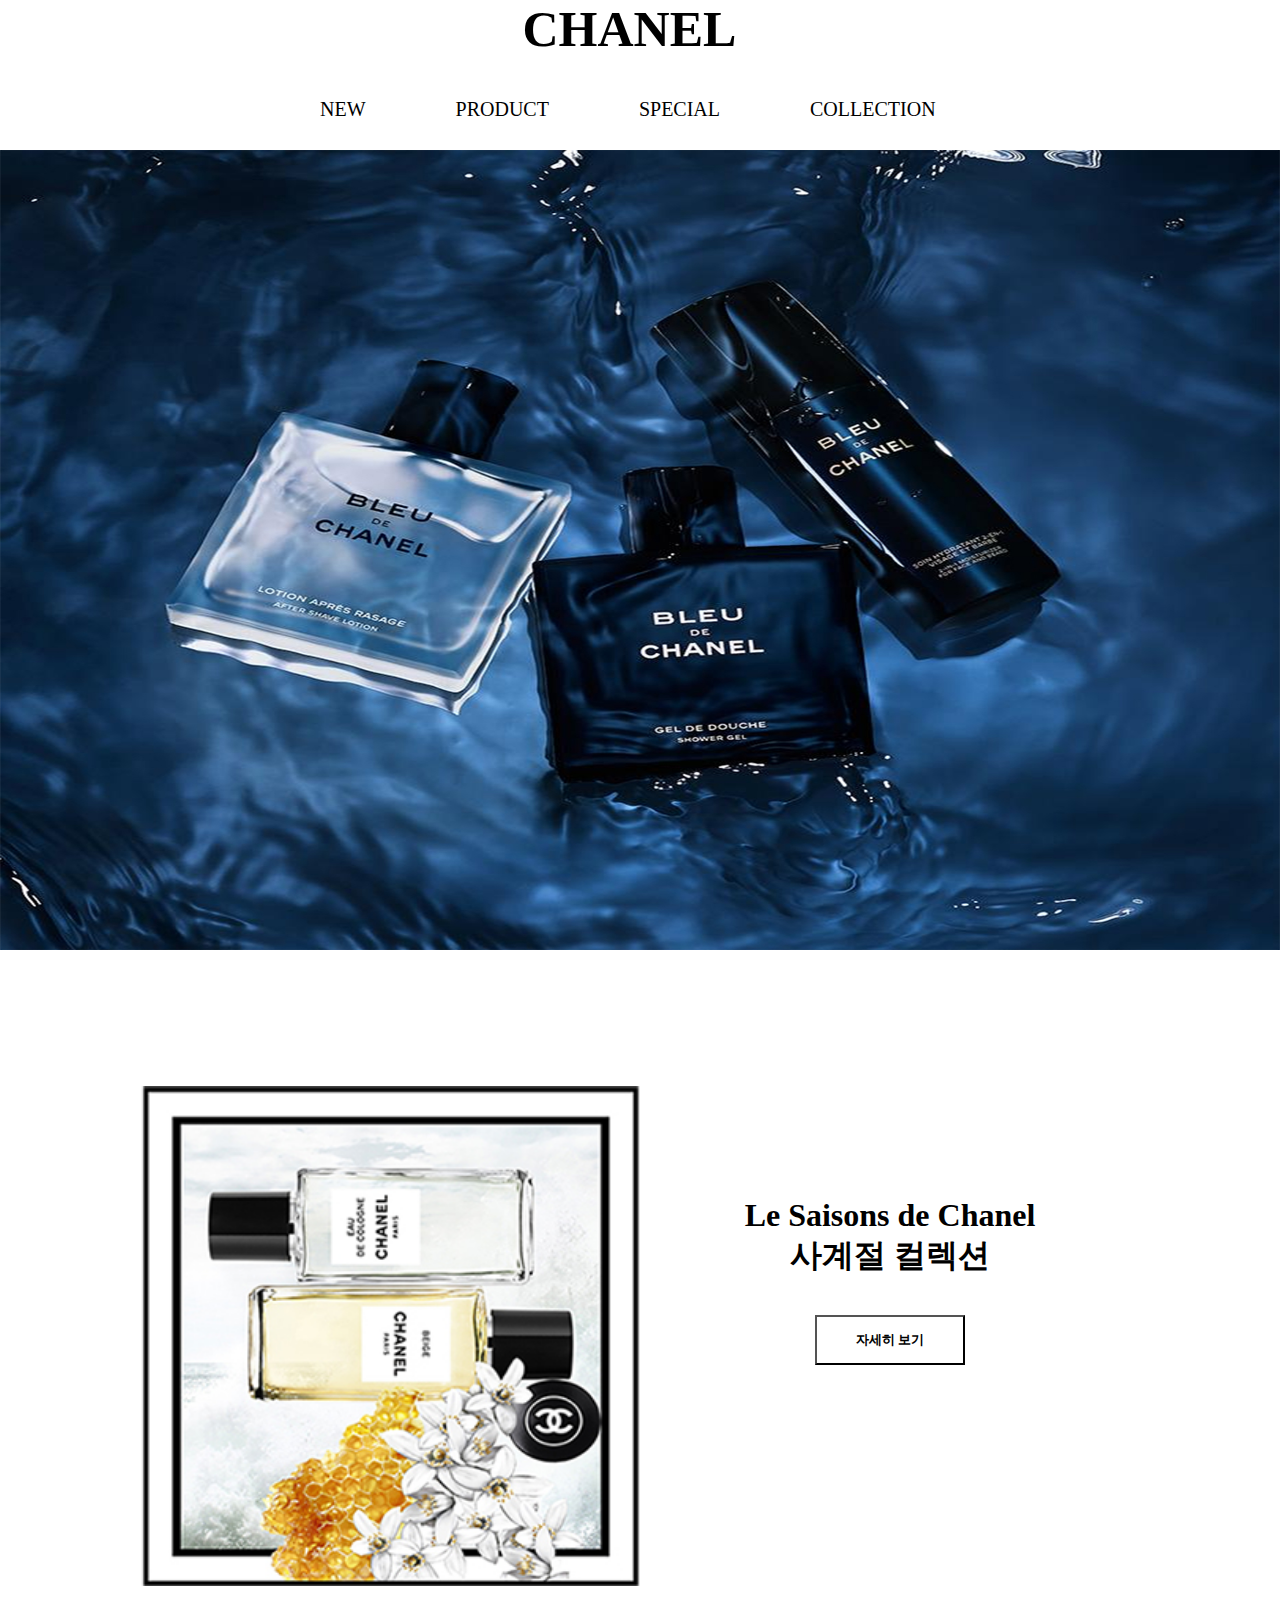
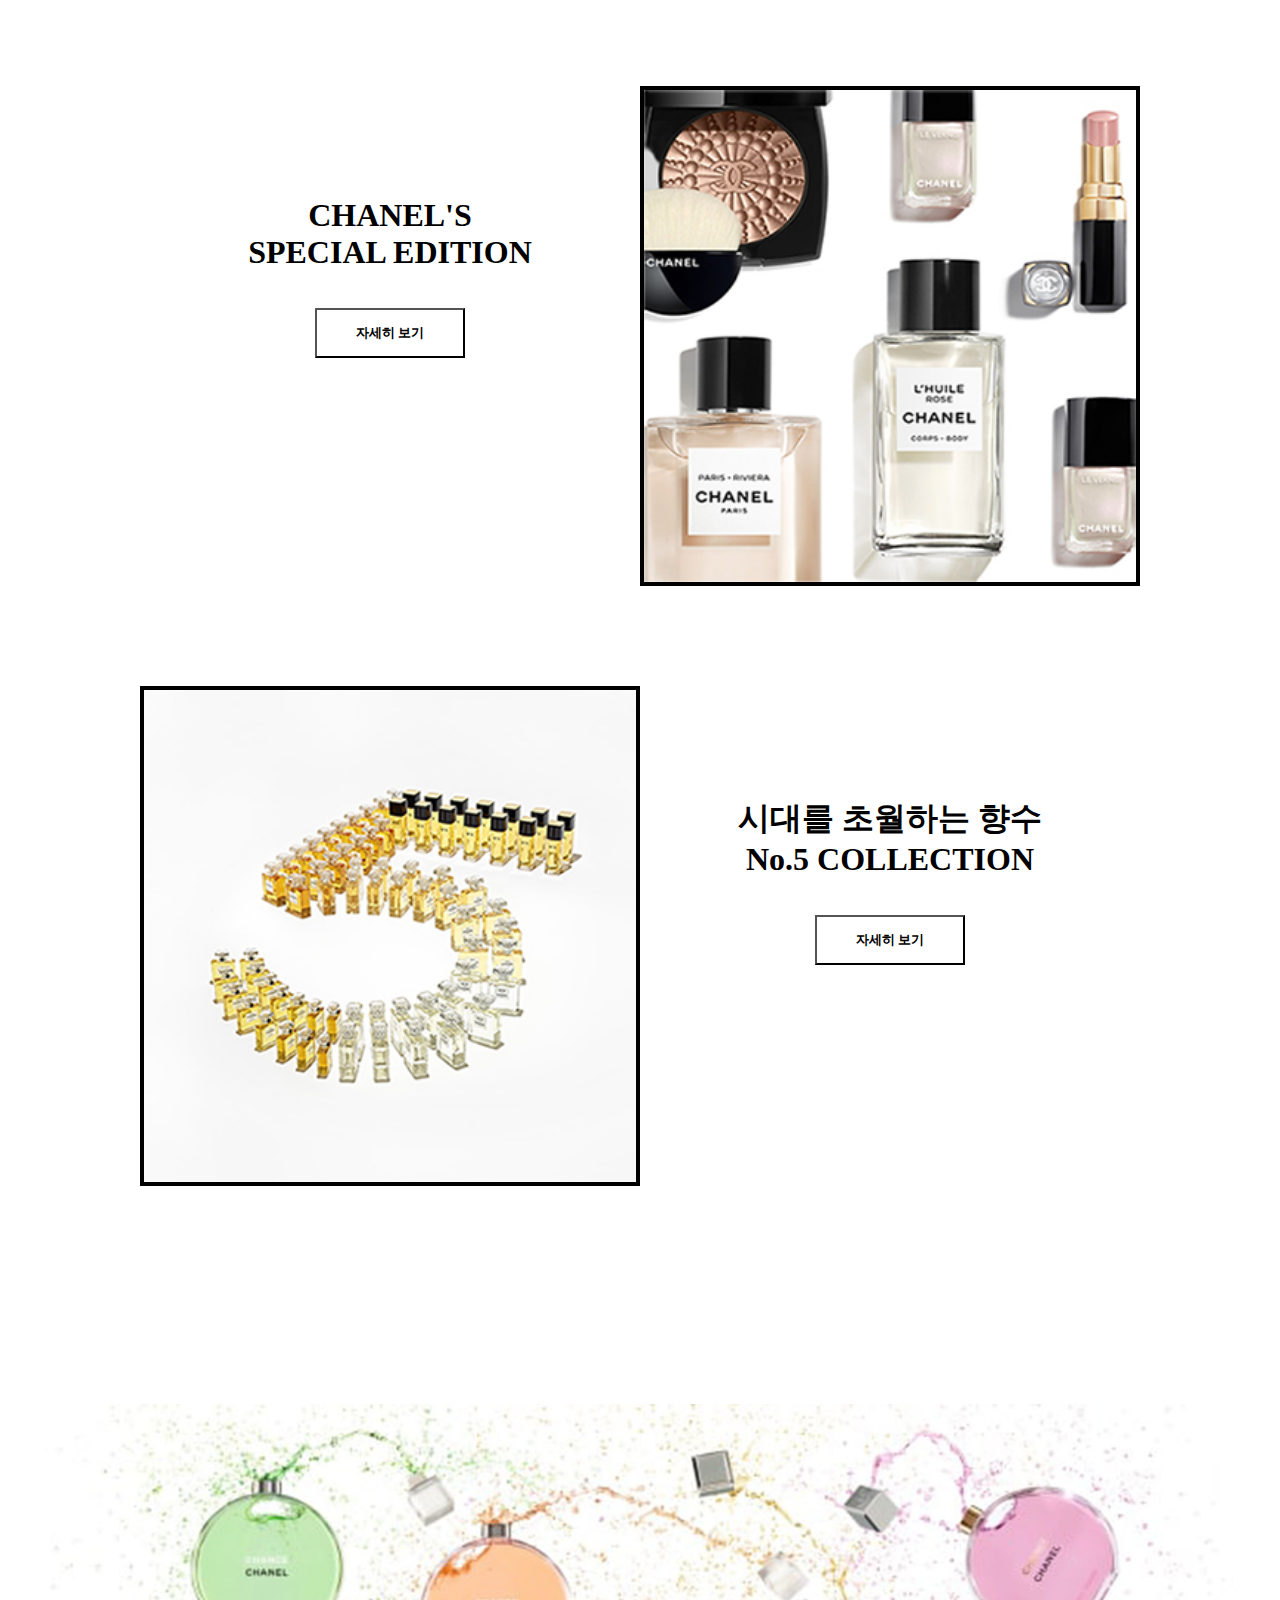
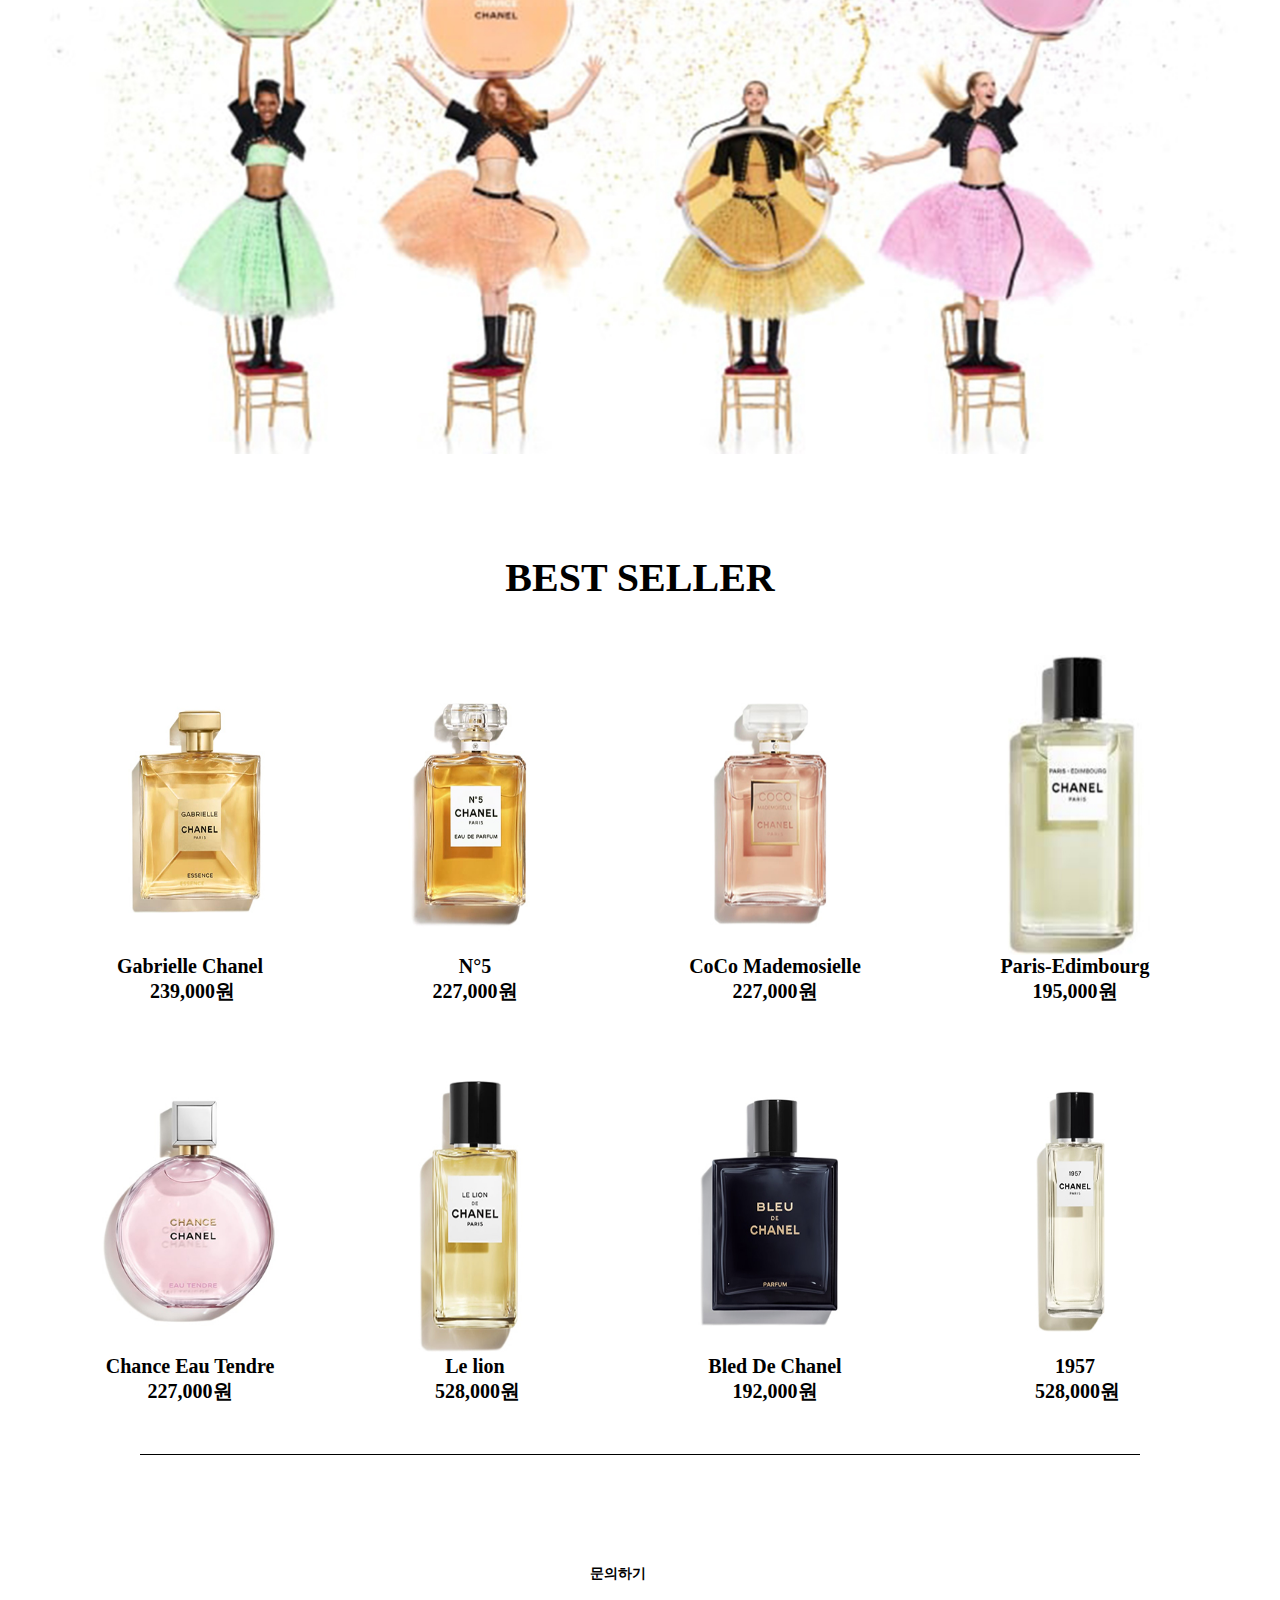
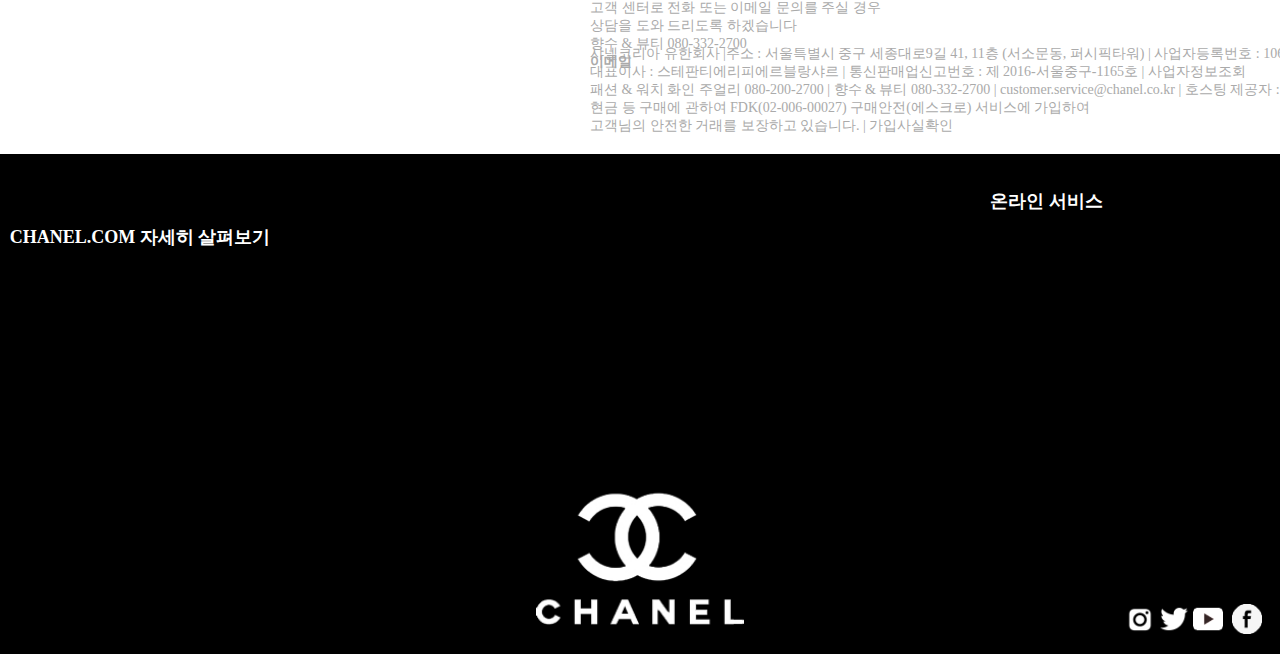
==== commit 1ef8acc9: "1" ====
--- a/index.html
+++ b/index.html
@@ -81,7 +81,7 @@
             <span>문의하기</span> <br><br>
             고객 센터로 전화 또는 이메일 문의를 주실 경우 <br> 상담을 도와 드리도록 하겠습니다<div class="br"></div>
             향수 & 뷰티 080-332-2700 <br>
-            <a href="index.html"> 이메일 </a>
+            <a href="CHANEL_SUB.html"> 이메일 </a>
           </p>
         </div>
     
@@ -91,7 +91,7 @@
             가까운 샤넬 부티크를 찾으시려면 <br> 위치를 입력해주세요.
           </p><br>
           <form>
-            <input type="text" placeholder="도시 또는 우편번호로 검색"> <a href="index.html"><button><img src="img/sub/seach.png" alt="seach_icon"></button></a>
+            <input type="text" placeholder="도시 또는 우편번호로 검색"> <button><img src="img/sub/seach.png" alt="seach_icon"></button>
           </form>
         </div>
     
@@ -103,7 +103,7 @@
             현금 등 구매에 관하여 FDK(02-006-00027) 구매안전(에스크로) 서비스에 가입하여 <br>
             고객님의 안전한 거래를 보장하고 있습니다. | 가입사실확인</p>
         </div>
-    </div>
+      </div>
     
       <footer>
         <div class="bot_me_ch">
--- a/css/main_css.css
+++ b/css/main_css.css
@@ -3,6 +3,20 @@
 body a:link{color:#000;}
 body a:visited{color:#000;}
 body a:active{color:#000;}
+
+.common_detail{width: 100%; height: 500px; color: #aaa; font-size: 14px;}
+.common_detail a:link,a:visited{color:#aaa; font-weight: bold;}
+.common_detail a:hover{color:#000;}
+.common_detail span{font-weight: bold; color:#000;}
+.ask{width: 350px; height: 180px; position: relative; top: 100px; left: 450px;}
+.b_seach{width: 300px; height: 120px; position: relative; left: 1020px; bottom: 80px;}
+.b_seach button{width: 30px; height: 30px; position: relative; float: right; right: 50px;}
+.b_seach img{width: 30px; height: 30px; border:none;}
+input ::placeholder{color:#eee;}
+input{color:#000; border:none;}
+input:focus {outline:none;}
+.add{width:800px; height: 150px; position: relative; left: 450px;}
+
 
 #top_banner{width: 100%; height: 800px ;}
 #top_banner img{width: 100%; height: 100%; cursor: pointer;}
@@ -17,6 +31,9 @@
 .special img{float: right; border: 4px #000 solid;}
 .no_5{position: relative; top:300px;}
 .no_5 img{ border: 4px #000 solid;}
+
+#bot_banner{width:100%; height: 650px; margin: 100px 0;}
+#bot_banner img{width:100%; height: 100%; cursor: pointer;}
 
 
 .Best{width:1200px; height: 900px; margin: 0 auto; text-align: center; font-weight: bold;}
@@ -39,5 +56,3 @@
 .on{margin:0 35px 0 35px;}
 .on img{margin: 0 0 0 -10px;}
 
-#bot_banner{width:100%; height: 650px; margin: 100px 0;}
-#bot_banner img{width:100%; height: 100%; cursor: pointer;}
--- a/css/common_css.css
+++ b/css/common_css.css
@@ -16,18 +16,18 @@
 nav ul li a:hover{color:#aaa; cursor: pointer;}
 nav ul li a:active{color:#000;}
 
-.common_detail{width: 100%; height: 500px; color: #aaa; font-size: 14px;}
-.common_detail a:link,a:visited{color:#aaa;}
+.common_detail{width: 1000px; height: 300px; color: #aaa; font-size: 14px; border-top: 1px solid #000; margin: 0 auto; padding: 10px 0 0 0;}
+.common_detail a:link,a:visited{color:#aaa; font-weight: bold;}
 .common_detail a:hover{color:#000;}
 .common_detail span{font-weight: bold; color:#000;}
-.ask{width: 350px; height: 180px; position: relative; top: 100px; left: 450px;}
-.b_seach{width: 300px; height: 120px; position: relative; left: 1020px; bottom: 80px;}
-.b_seach button{width: 30px; height: 30px; position: relative; float: right; right: 50px;}
-.b_seach img{width: 30px; height: 30px;}
+.ask{width: 350px; height: 180px; margin: 0 auto; float: left;}
+.b_seach{width: 300px; height: 120px; margin: 0 auto; float: right;}
+.b_seach button{width: 30px; height: 30px; float: right;}
+.b_seach img{width: 30px; height: 30px; border:none;}
 input ::placeholder{color:#eee;}
 input{color:#000; border:none;}
 input:focus {outline:none;}
-.add{width:800px; height: 150px; position: relative; left: 450px;}
+.add{width:800px; height: 150px; margin: 0 auto; float: left;}
 
 
 footer{width:100%; height: 500px; margin: 0 auto; background-color: #000; position: relative;}
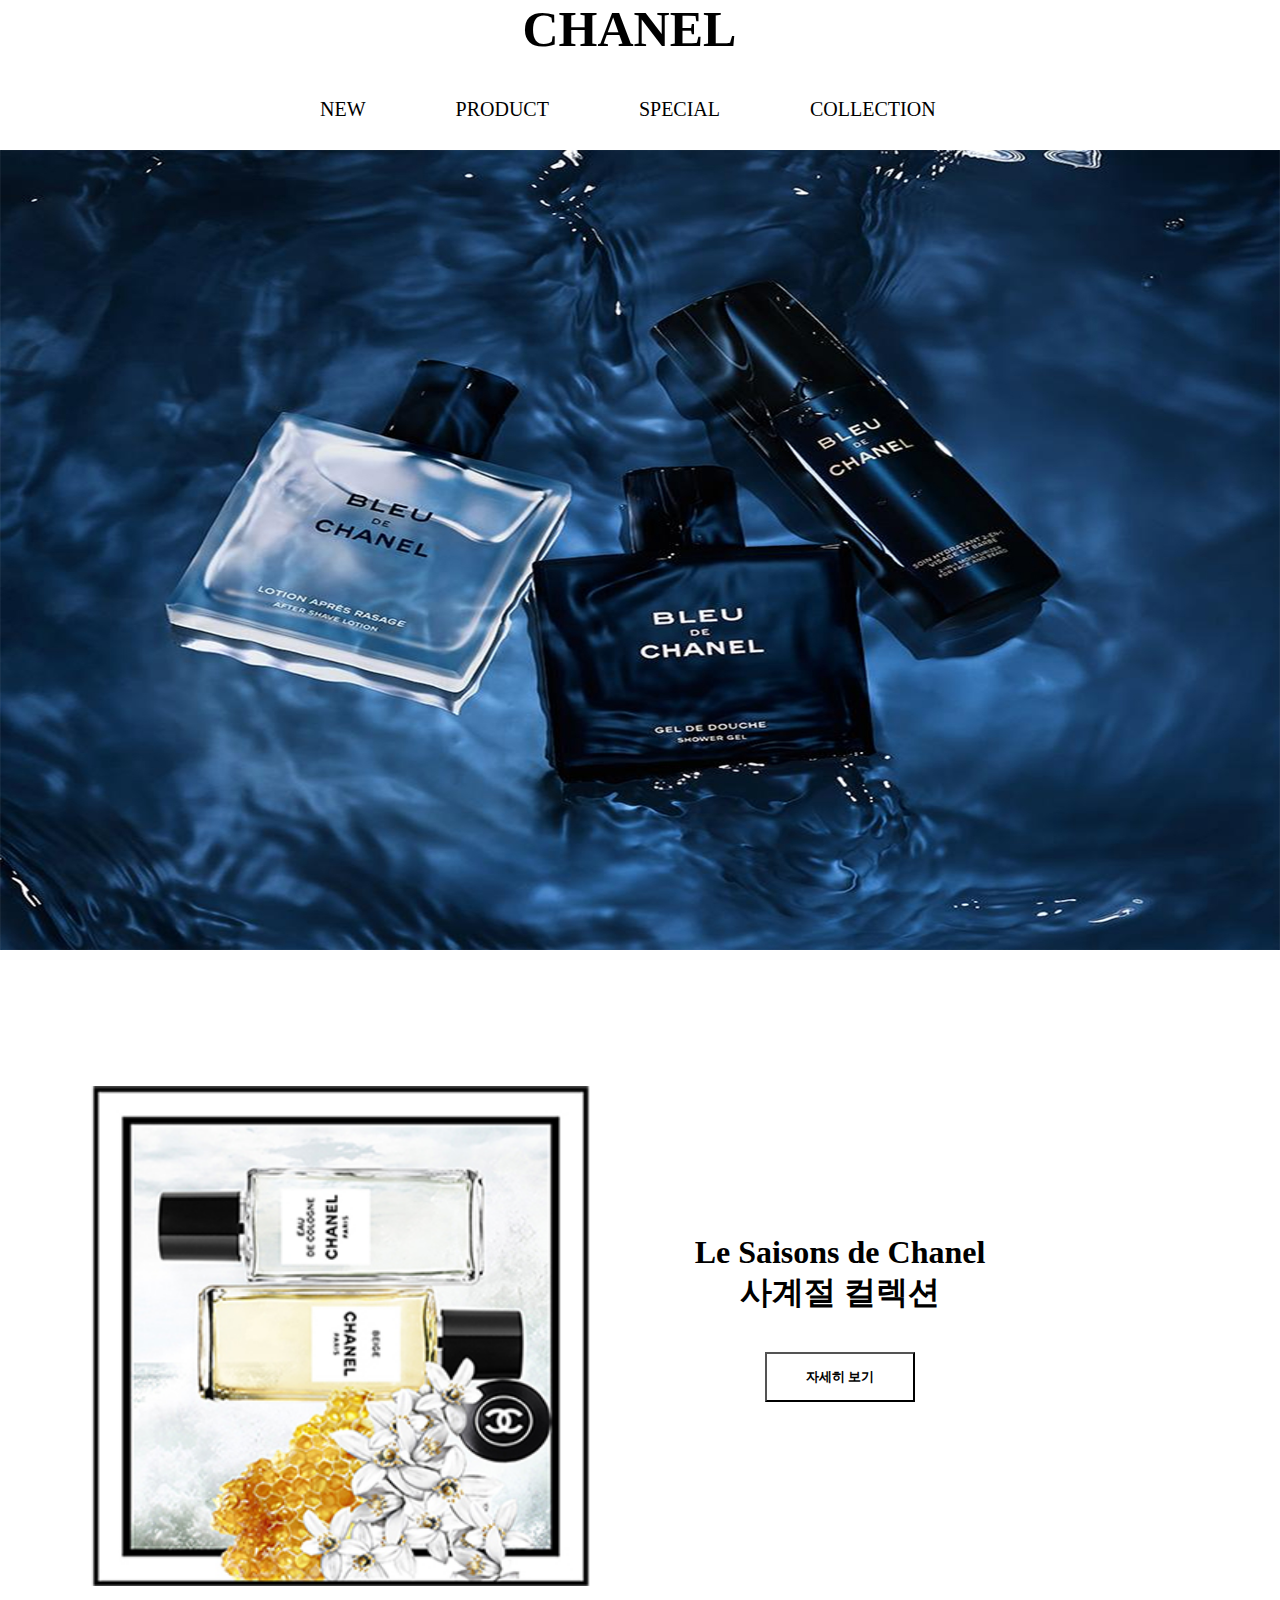
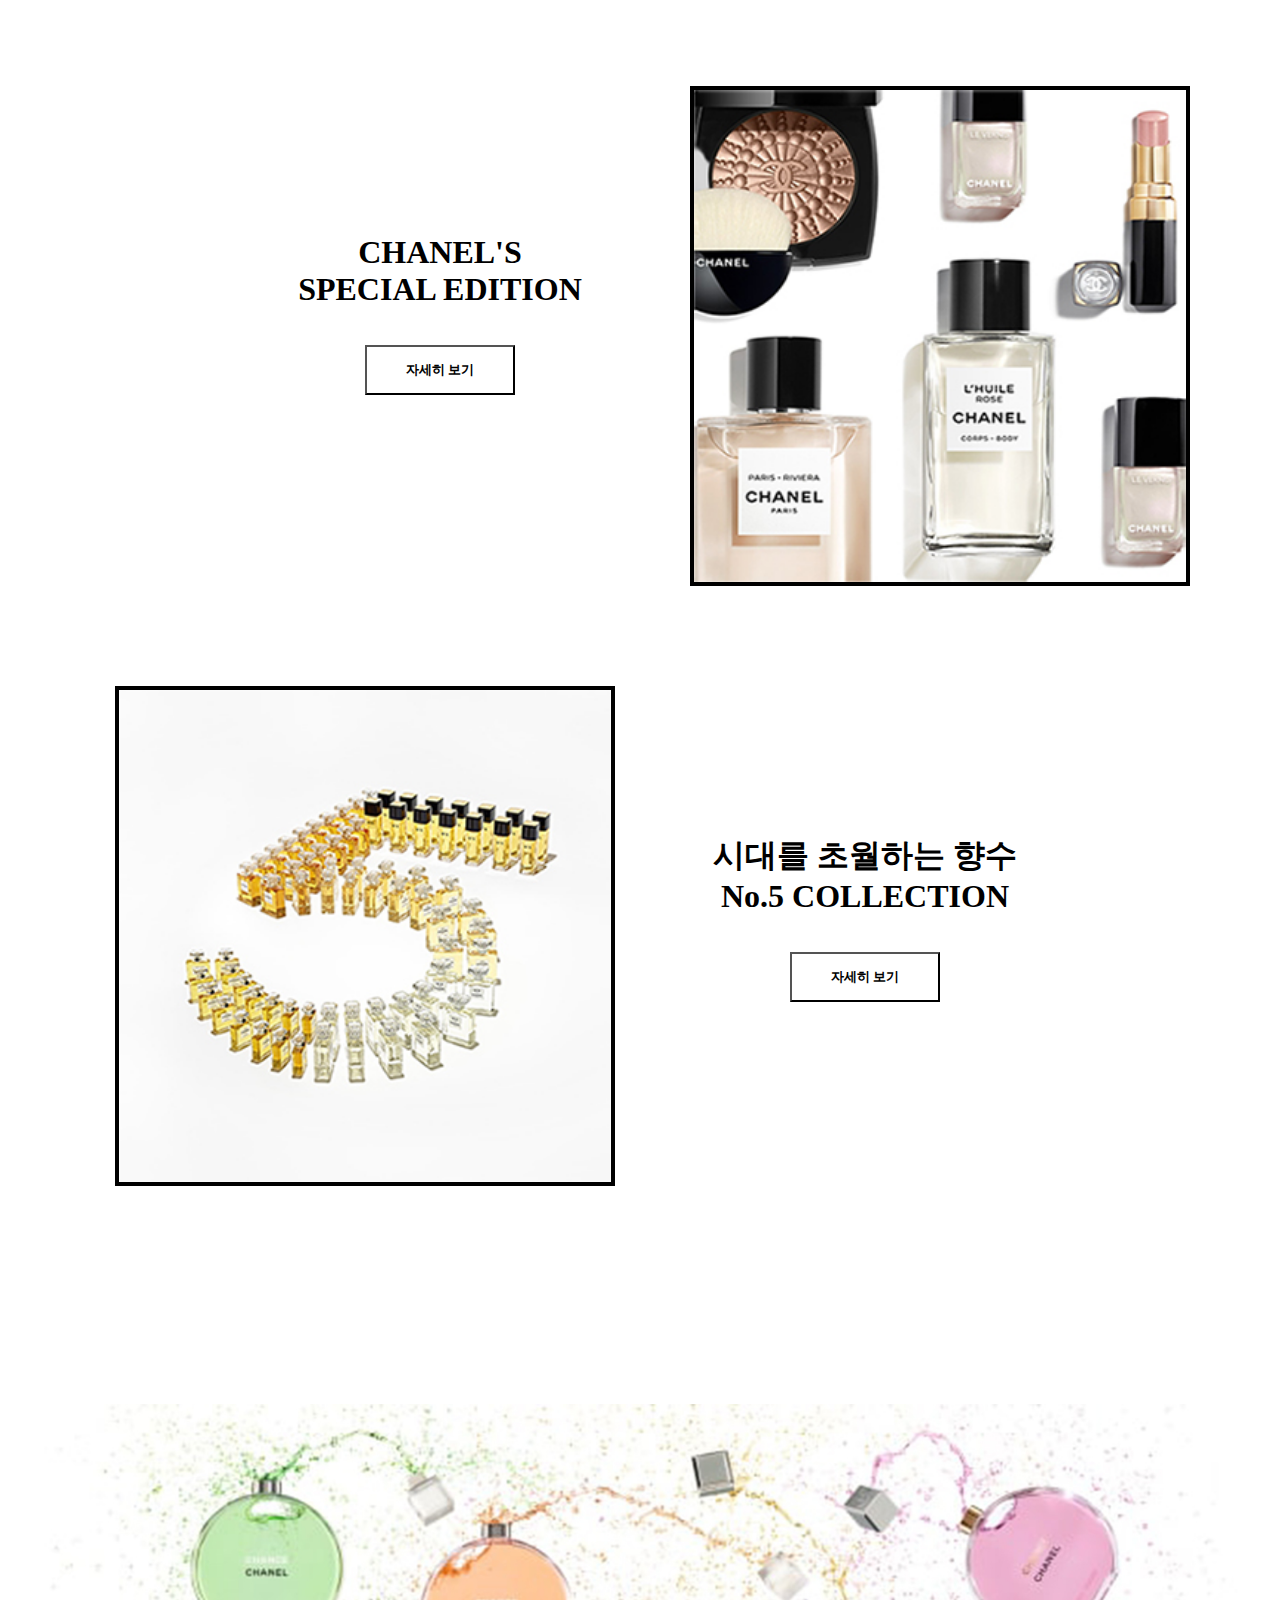
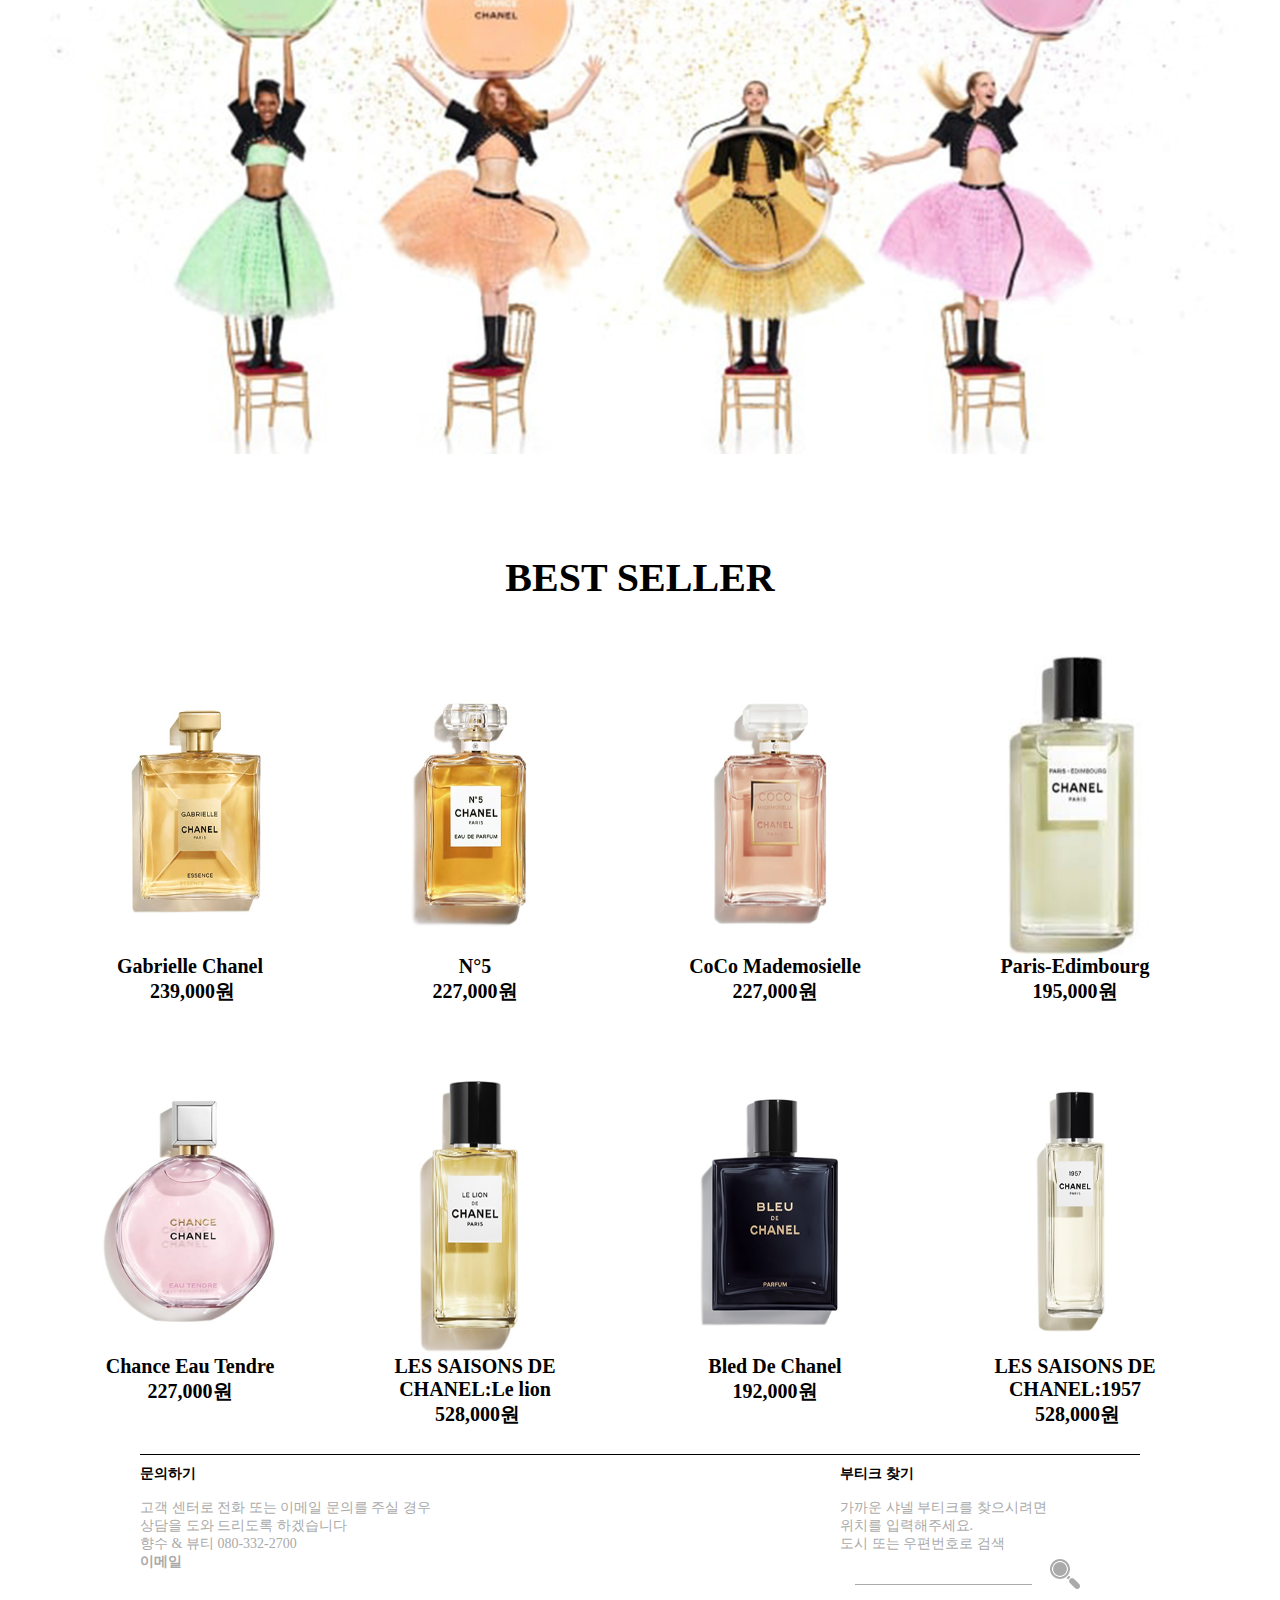
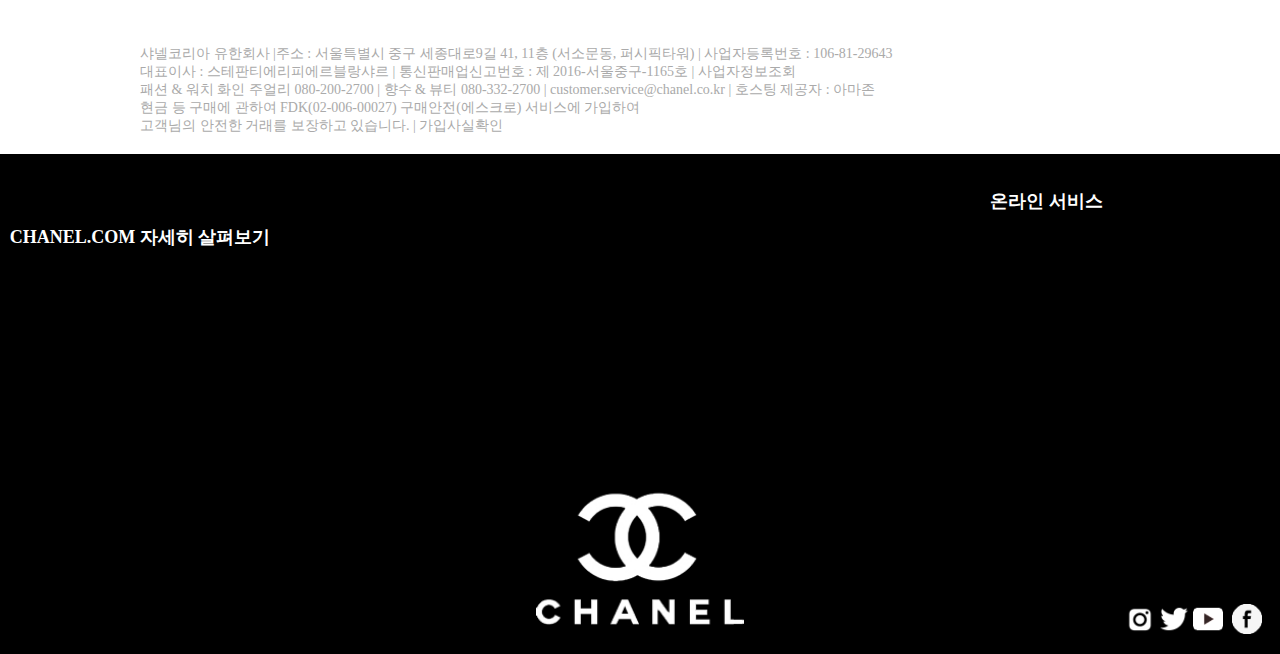
==== commit d3ebf169: "1" ====
--- a/index.html
+++ b/index.html
@@ -30,13 +30,13 @@
       <section class="event">
 
           <div class="season">
-            <a href="CHANEL_SUB.html"> <img src="img/main/top_layer_1.jpg" alt="top_layer_1"><br><br><br> Le Saisons de Chanel<br>사계절 컬렉션 <br><br> <button class="see_detail">자세히 보기</button></a>
+            <a href="CHANEL_SUB.html"> <img src="img/main/top_layer_1.jpg" alt="top_layer_1"><br><br><br><br> Le Saisons de Chanel<br>사계절 컬렉션 <br><br> <button class="see_detail">자세히 보기</button></a>
           </div> 
           <div class="special">
-            <a href="CHANEL_SUB.html">  <img src="img/main/top_layer_2.jpg" alt="top_layer_2"><br><br><br> CHANEL'S<br>SPECIAL EDITION <br><br><button class="see_detail">자세히 보기</button></a>
+            <a href="CHANEL_SUB.html">  <img src="img/main/top_layer_2.jpg" alt="top_layer_2"><br><br><br><br> CHANEL'S<br>SPECIAL EDITION <br><br><button class="see_detail">자세히 보기</button></a>
           </div>
           <div class="no_5">
-            <a href="CHANEL_SUB.html">  <img src="img/main/top_layer_3.jpg" alt="top_layer_3"><br><br><br> 시대를 초월하는 향수<br>No.5 COLLECTION <br><br> <button class="see_detail">자세히 보기</button></a>
+            <a href="CHANEL_SUB.html">  <img src="img/main/top_layer_3.jpg" alt="top_layer_3"><br><br><br><br> 시대를 초월하는 향수<br>No.5 COLLECTION <br><br> <button class="see_detail">자세히 보기</button></a>
           </div>
 
       </section>
@@ -63,13 +63,13 @@
               <a href="CHANEL_SUB.html"><img src="img/common/chance.jpg" alt="Chance">Chance Eau Tendre<br>227,000원</a>
           </div>
           <div class="lion">
-              <a href="CHANEL_SUB.html"><img src="img/common/le_lion.jpg" alt="Le_lion">Le lion<br>&nbsp;528,000원</a>
+              <a href="CHANEL_SUB.html"><img src="img/common/le_lion.jpg" alt="Le_lion">LES SAISONS DE CHANEL:Le lion<br>&nbsp;528,000원</a>
           </div>
           <div class="bled">
               <a href="CHANEL_SUB.html"  ><img src="img/common/bled_de.jpg" alt="Bled_de">Bled De Chanel<br>192,000원</a>
           </div>
           <div class="on">
-              <a href="CHANEL_SUB.html"><img src="img/common/1957.jpg" alt="1957">1957<br>&nbsp;528,000원</a>
+              <a href="CHANEL_SUB.html"><img src="img/common/1957.jpg" alt="1957">LES SAISONS DE CHANEL:1957<br>&nbsp;528,000원</a>
           </div>
       </section>
 
@@ -89,9 +89,10 @@
           <p>
             <span>부티크 찾기</span><br><br>
             가까운 샤넬 부티크를 찾으시려면 <br> 위치를 입력해주세요.
-          </p><br>
+          </p>
           <form>
-            <input type="text" placeholder="도시 또는 우편번호로 검색"> <button><img src="img/sub/seach.png" alt="seach_icon"></button>
+            도시 또는 우편번호로 검색 <br><br>
+            <input type="text" > <button><img src="img/sub/seach.png" alt="seach_icon"></button>
           </form>
         </div>
     
--- a/css/main_css.css
+++ b/css/main_css.css
@@ -4,18 +4,6 @@
 body a:visited{color:#000;}
 body a:active{color:#000;}
 
-.common_detail{width: 100%; height: 500px; color: #aaa; font-size: 14px;}
-.common_detail a:link,a:visited{color:#aaa; font-weight: bold;}
-.common_detail a:hover{color:#000;}
-.common_detail span{font-weight: bold; color:#000;}
-.ask{width: 350px; height: 180px; position: relative; top: 100px; left: 450px;}
-.b_seach{width: 300px; height: 120px; position: relative; left: 1020px; bottom: 80px;}
-.b_seach button{width: 30px; height: 30px; position: relative; float: right; right: 50px;}
-.b_seach img{width: 30px; height: 30px; border:none;}
-input ::placeholder{color:#eee;}
-input{color:#000; border:none;}
-input:focus {outline:none;}
-.add{width:800px; height: 150px; position: relative; left: 450px;}
 
 
 #top_banner{width: 100%; height: 800px ;}
@@ -26,14 +14,14 @@
 .event div{width:1000px; height: 500px; margin: 0 auto;}
 .see_detail{width: 150px; height: 50px; background-color: #fff; font-weight: bold;}
 .see_detail:hover{background-color: black; color: #fff;}
-.season{position: relative; top: 100px;}
-.special{position: relative; top:200px;}
+.season{position: relative; top: 100px; right: 50px;}
+.special{position: relative; top:200px; left: 50px;}
 .special img{float: right; border: 4px #000 solid;}
-.no_5{position: relative; top:300px;}
+.no_5{position: relative; top:300px; right: 25px;}
 .no_5 img{ border: 4px #000 solid;}
 
 #bot_banner{width:100%; height: 650px; margin: 100px 0;}
-#bot_banner img{width:100%; height: 100%; cursor: pointer;}
+#bot_banner img{width:100%; height: 100%;}
 
 
 .Best{width:1200px; height: 900px; margin: 0 auto; text-align: center; font-weight: bold;}
--- a/css/common_css.css
+++ b/css/common_css.css
@@ -17,17 +17,17 @@
 nav ul li a:active{color:#000;}
 
 .common_detail{width: 1000px; height: 300px; color: #aaa; font-size: 14px; border-top: 1px solid #000; margin: 0 auto; padding: 10px 0 0 0;}
-.common_detail a:link,a:visited{color:#aaa; font-weight: bold;}
+.common_detail a:link{color:#aaa; font-weight: bold;}
+.common_detail a:visited{color:#aaa;}
 .common_detail a:hover{color:#000;}
 .common_detail span{font-weight: bold; color:#000;}
 .ask{width: 350px; height: 180px; margin: 0 auto; float: left;}
-.b_seach{width: 300px; height: 120px; margin: 0 auto; float: right;}
-.b_seach button{width: 30px; height: 30px; float: right;}
+.b_seach{width: 300px; height: 150px; margin: 0 auto; float: right;}
+.b_seach button{width: 30px; height: 30px; float: right; border: none; margin: -10px 60px 0 0;}
 .b_seach img{width: 30px; height: 30px; border:none;}
-input ::placeholder{color:#eee;}
-input{color:#000; border:none;}
-input:focus {outline:none;}
-.add{width:800px; height: 150px; margin: 0 auto; float: left;}
+input{color:#000; border:none; border-bottom:1px solid #aaa; margin: 0 0 0 15px;}
+input:focus {outline:none; transform: scaleX(120%);  transition:1s;}
+.add{width:800px; height: 150px; margin: 0 auto; float: left; }
 
 
 footer{width:100%; height: 500px; margin: 0 auto; background-color: #000; position: relative;}
